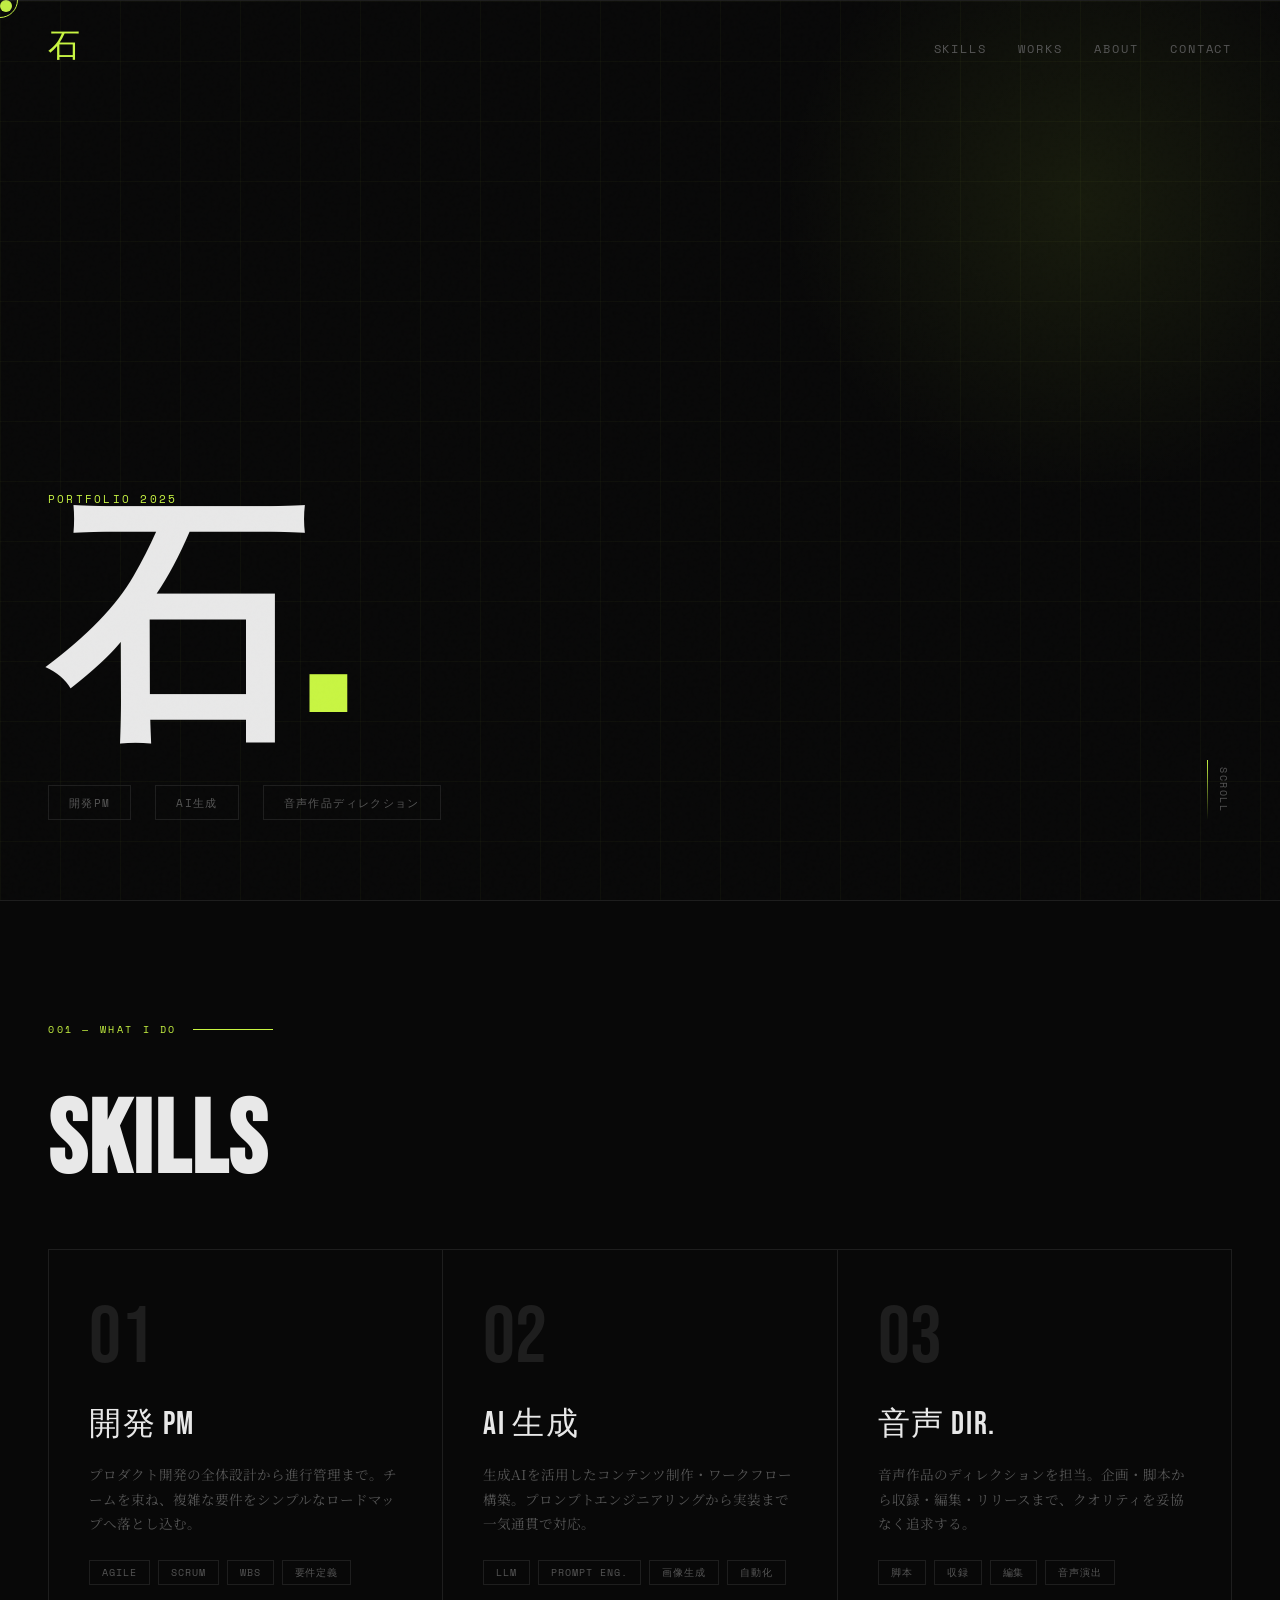
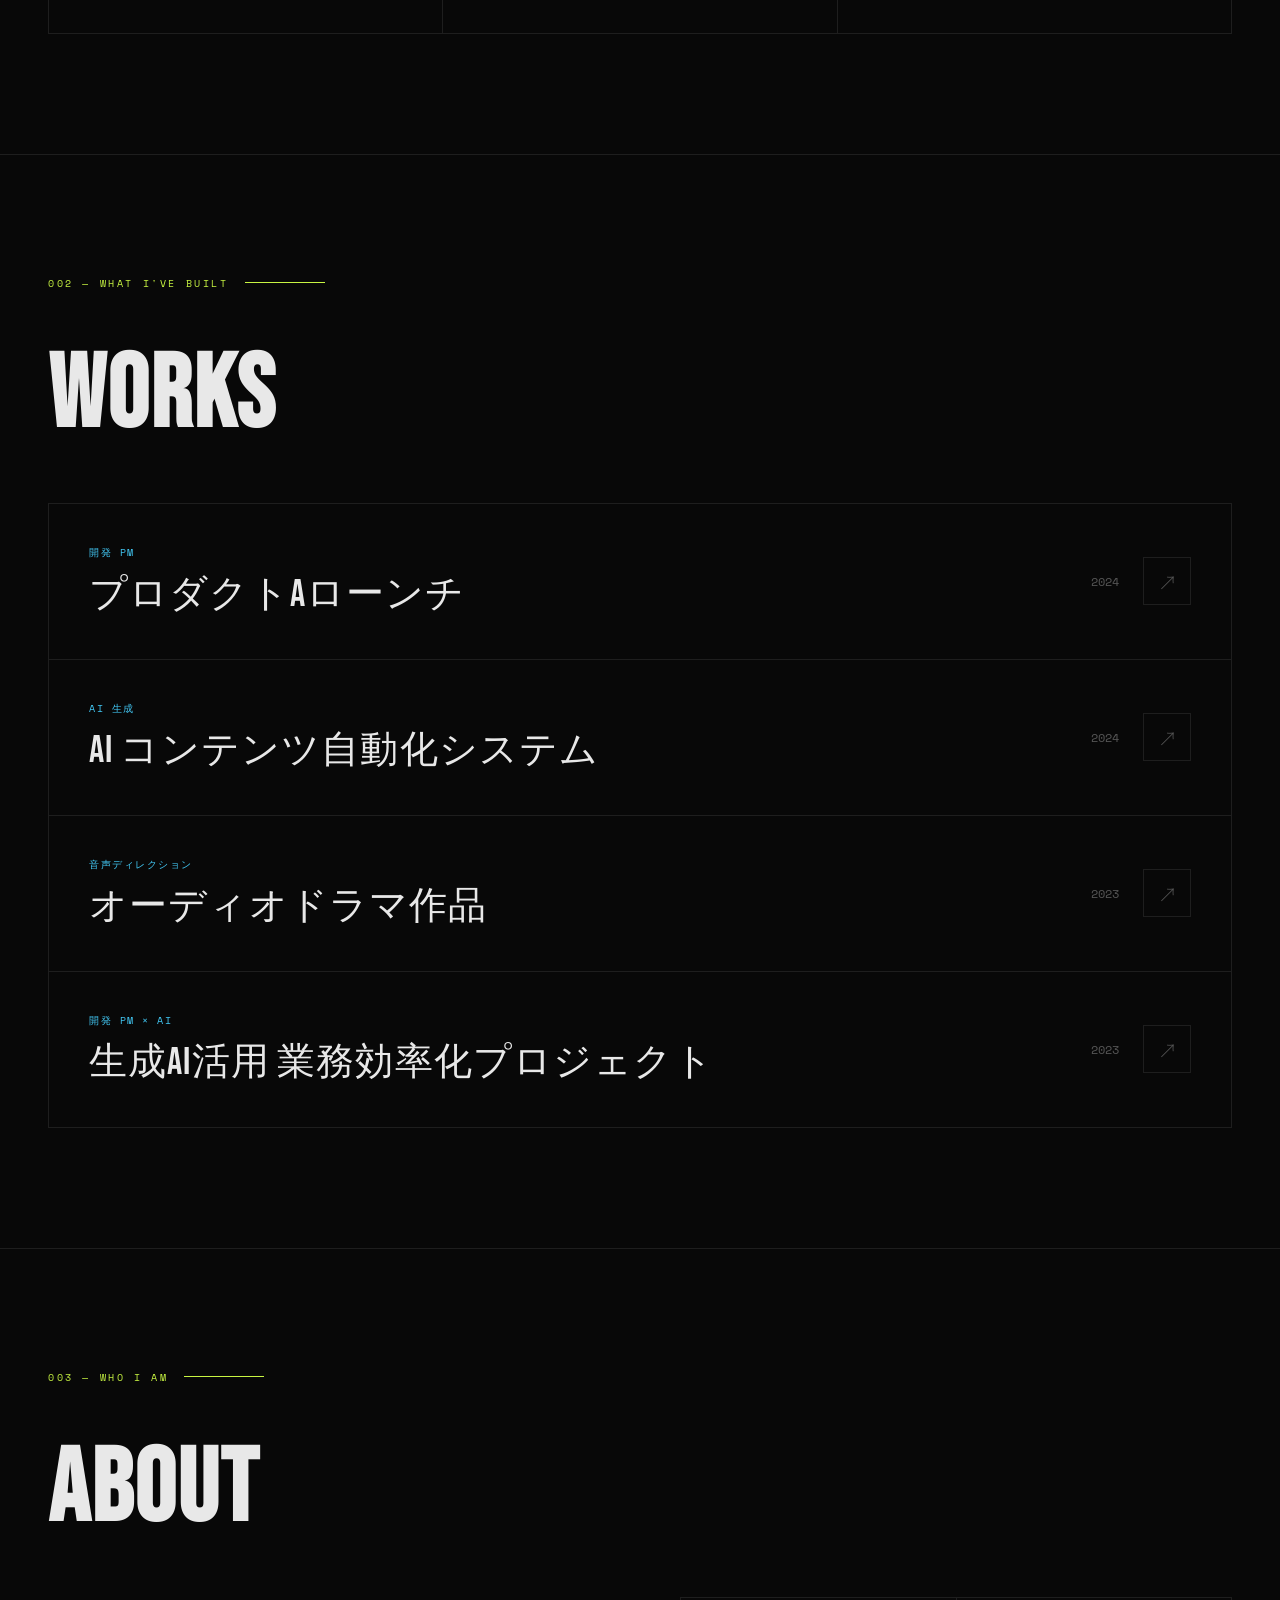
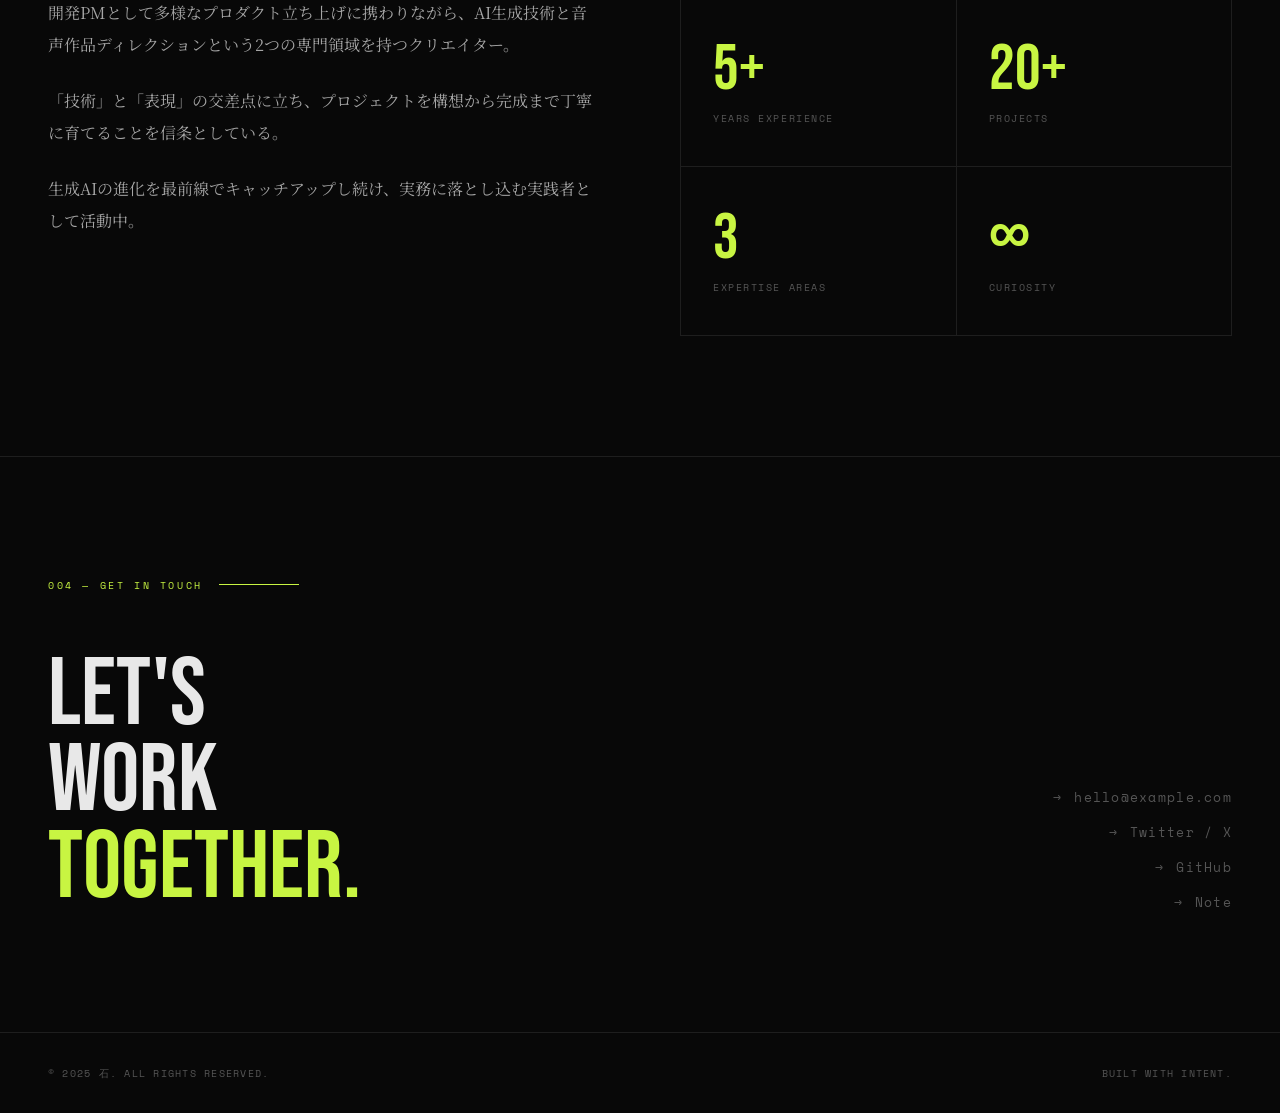
==== index.html @ ea0ae252 "Rename portfolio.html to index.html htmlのリネーム" ====
<!DOCTYPE html>
<html lang="ja">
<head>
<meta charset="UTF-8">
<meta name="viewport" content="width=device-width, initial-scale=1.0">
<title>石 — Portfolio</title>
<link href="https://fonts.googleapis.com/css2?family=Noto+Serif+JP:wght@300;400;700&family=Bebas+Neue&family=Space+Mono:wght@400;700&display=swap" rel="stylesheet">
<style>
  :root {
    --bg: #080808;
    --surface: #111111;
    --border: #1e1e1e;
    --accent: #c8f542;
    --accent2: #42c8f5;
    --text: #e8e8e8;
    --muted: #555;
    --font-display: 'Bebas Neue', sans-serif;
    --font-mono: 'Space Mono', monospace;
    --font-body: 'Noto Serif JP', serif;
  }

  *, *::before, *::after { box-sizing: border-box; margin: 0; padding: 0; }

  html { scroll-behavior: smooth; }

  body {
    background: var(--bg);
    color: var(--text);
    font-family: var(--font-body);
    overflow-x: hidden;
    cursor: none;
  }

  /* Custom cursor */
  .cursor {
    position: fixed;
    width: 12px; height: 12px;
    background: var(--accent);
    border-radius: 50%;
    pointer-events: none;
    z-index: 9999;
    transition: transform 0.15s ease;
    mix-blend-mode: exclusion;
  }
  .cursor-ring {
    position: fixed;
    width: 36px; height: 36px;
    border: 1px solid var(--accent);
    border-radius: 50%;
    pointer-events: none;
    z-index: 9998;
    transition: all 0.3s ease;
    mix-blend-mode: exclusion;
  }

  /* Noise overlay */
  body::before {
    content: '';
    position: fixed;
    inset: 0;
    background-image: url("data:image/svg+xml,%3Csvg viewBox='0 0 256 256' xmlns='http://www.w3.org/2000/svg'%3E%3Cfilter id='noise'%3E%3CfeTurbulence type='fractalNoise' baseFrequency='0.9' numOctaves='4' stitchTiles='stitch'/%3E%3C/filter%3E%3Crect width='100%25' height='100%25' filter='url(%23noise)' opacity='0.04'/%3E%3C/svg%3E");
    pointer-events: none;
    z-index: 9000;
    opacity: 0.4;
  }

  /* NAV */
  nav {
    position: fixed;
    top: 0; left: 0; right: 0;
    z-index: 100;
    display: flex;
    justify-content: space-between;
    align-items: center;
    padding: 24px 48px;
    border-bottom: 1px solid transparent;
    transition: border-color 0.3s, background 0.3s;
  }
  nav.scrolled {
    background: rgba(8,8,8,0.9);
    border-bottom-color: var(--border);
    backdrop-filter: blur(12px);
  }
  .nav-logo {
    font-family: var(--font-display);
    font-size: 2rem;
    letter-spacing: 0.05em;
    color: var(--accent);
  }
  .nav-links {
    display: flex;
    gap: 32px;
    list-style: none;
  }
  .nav-links a {
    font-family: var(--font-mono);
    font-size: 0.75rem;
    letter-spacing: 0.15em;
    text-transform: uppercase;
    color: var(--muted);
    text-decoration: none;
    transition: color 0.2s;
  }
  .nav-links a:hover { color: var(--accent); }

  /* HERO */
  .hero {
    min-height: 100vh;
    display: flex;
    align-items: flex-end;
    padding: 0 48px 80px;
    position: relative;
    overflow: hidden;
  }
  .hero-grid {
    position: absolute;
    inset: 0;
    background-image:
      linear-gradient(rgba(200,245,66,0.03) 1px, transparent 1px),
      linear-gradient(90deg, rgba(200,245,66,0.03) 1px, transparent 1px);
    background-size: 60px 60px;
  }
  .hero-glow {
    position: absolute;
    width: 600px; height: 600px;
    background: radial-gradient(circle, rgba(200,245,66,0.08) 0%, transparent 70%);
    top: -100px; right: -100px;
    animation: pulse 6s ease-in-out infinite;
  }
  @keyframes pulse {
    0%, 100% { transform: scale(1); opacity: 1; }
    50% { transform: scale(1.1); opacity: 0.7; }
  }
  .hero-tag {
    font-family: var(--font-mono);
    font-size: 0.7rem;
    letter-spacing: 0.2em;
    color: var(--accent);
    text-transform: uppercase;
    margin-bottom: 20px;
    opacity: 0;
    animation: fadeUp 0.8s 0.3s forwards;
  }
  .hero-name {
    font-family: var(--font-display);
    font-size: clamp(7rem, 20vw, 18rem);
    line-height: 0.85;
    letter-spacing: -0.02em;
    color: var(--text);
    opacity: 0;
    animation: fadeUp 0.8s 0.5s forwards;
  }
  .hero-name span { color: var(--accent); }
  .hero-sub {
    margin-top: 40px;
    display: flex;
    gap: 24px;
    flex-wrap: wrap;
    opacity: 0;
    animation: fadeUp 0.8s 0.8s forwards;
  }
  .hero-pill {
    border: 1px solid var(--border);
    padding: 8px 20px;
    font-family: var(--font-mono);
    font-size: 0.7rem;
    letter-spacing: 0.12em;
    text-transform: uppercase;
    color: var(--muted);
    transition: all 0.3s;
  }
  .hero-pill:hover {
    border-color: var(--accent);
    color: var(--accent);
  }
  .hero-scroll {
    position: absolute;
    right: 48px;
    bottom: 80px;
    display: flex;
    flex-direction: column;
    align-items: center;
    gap: 8px;
    font-family: var(--font-mono);
    font-size: 0.65rem;
    letter-spacing: 0.15em;
    color: var(--muted);
    text-transform: uppercase;
    writing-mode: vertical-rl;
    opacity: 0;
    animation: fadeUp 1s 1.2s forwards;
  }
  .hero-scroll::after {
    content: '';
    width: 1px;
    height: 60px;
    background: linear-gradient(var(--accent), transparent);
    animation: lineGrow 2s 1.5s ease-out infinite;
  }
  @keyframes lineGrow {
    0% { transform: scaleY(0); transform-origin: top; }
    50% { transform: scaleY(1); transform-origin: top; }
    51% { transform: scaleY(1); transform-origin: bottom; }
    100% { transform: scaleY(0); transform-origin: bottom; }
  }
  @keyframes fadeUp {
    from { opacity: 0; transform: translateY(30px); }
    to { opacity: 1; transform: translateY(0); }
  }

  /* SECTIONS */
  section {
    padding: 120px 48px;
    border-top: 1px solid var(--border);
  }
  .section-label {
    font-family: var(--font-mono);
    font-size: 0.65rem;
    letter-spacing: 0.25em;
    color: var(--accent);
    text-transform: uppercase;
    margin-bottom: 60px;
    display: flex;
    align-items: center;
    gap: 16px;
  }
  .section-label::after {
    content: '';
    flex: 1;
    max-width: 80px;
    height: 1px;
    background: var(--accent);
  }
  .section-title {
    font-family: var(--font-display);
    font-size: clamp(3rem, 8vw, 7rem);
    line-height: 0.9;
    letter-spacing: 0.02em;
    margin-bottom: 60px;
  }

  /* SKILLS */
  .skills-grid {
    display: grid;
    grid-template-columns: repeat(auto-fit, minmax(280px, 1fr));
    gap: 1px;
    background: var(--border);
    border: 1px solid var(--border);
  }
  .skill-card {
    background: var(--bg);
    padding: 48px 40px;
    position: relative;
    overflow: hidden;
    transition: background 0.3s;
  }
  .skill-card::before {
    content: '';
    position: absolute;
    inset: 0;
    background: linear-gradient(135deg, rgba(200,245,66,0.04) 0%, transparent 60%);
    opacity: 0;
    transition: opacity 0.3s;
  }
  .skill-card:hover { background: var(--surface); }
  .skill-card:hover::before { opacity: 1; }
  .skill-num {
    font-family: var(--font-display);
    font-size: 5rem;
    color: var(--border);
    line-height: 1;
    margin-bottom: 24px;
    transition: color 0.3s;
  }
  .skill-card:hover .skill-num { color: rgba(200,245,66,0.15); }
  .skill-name {
    font-family: var(--font-display);
    font-size: 2rem;
    letter-spacing: 0.05em;
    margin-bottom: 16px;
    color: var(--text);
  }
  .skill-desc {
    font-size: 0.85rem;
    line-height: 1.8;
    color: var(--muted);
  }
  .skill-tags {
    display: flex;
    flex-wrap: wrap;
    gap: 8px;
    margin-top: 24px;
  }
  .skill-tag {
    font-family: var(--font-mono);
    font-size: 0.6rem;
    letter-spacing: 0.1em;
    padding: 4px 12px;
    border: 1px solid var(--border);
    color: var(--muted);
    text-transform: uppercase;
  }

  /* WORKS */
  .works-list { display: flex; flex-direction: column; gap: 1px; background: var(--border); border: 1px solid var(--border); }
  .work-item {
    background: var(--bg);
    padding: 40px;
    display: flex;
    justify-content: space-between;
    align-items: center;
    gap: 24px;
    transition: background 0.3s;
    cursor: pointer;
  }
  .work-item:hover { background: var(--surface); }
  .work-left { flex: 1; }
  .work-category {
    font-family: var(--font-mono);
    font-size: 0.65rem;
    letter-spacing: 0.15em;
    color: var(--accent2);
    text-transform: uppercase;
    margin-bottom: 8px;
  }
  .work-title {
    font-family: var(--font-display);
    font-size: clamp(1.5rem, 3vw, 2.5rem);
    letter-spacing: 0.03em;
    color: var(--text);
  }
  .work-year {
    font-family: var(--font-mono);
    font-size: 0.75rem;
    color: var(--muted);
  }
  .work-arrow {
    width: 48px; height: 48px;
    border: 1px solid var(--border);
    display: flex; align-items: center; justify-content: center;
    color: var(--muted);
    font-size: 1.2rem;
    transition: all 0.3s;
  }
  .work-item:hover .work-arrow {
    border-color: var(--accent);
    color: var(--accent);
    transform: rotate(45deg);
  }

  /* ABOUT */
  .about-layout {
    display: grid;
    grid-template-columns: 1fr 1fr;
    gap: 80px;
    align-items: start;
  }
  .about-text {
    font-size: 1rem;
    line-height: 2;
    color: rgba(232,232,232,0.7);
  }
  .about-text p + p { margin-top: 24px; }
  .about-stats {
    display: grid;
    grid-template-columns: 1fr 1fr;
    gap: 1px;
    background: var(--border);
    border: 1px solid var(--border);
    align-self: start;
  }
  .stat-block {
    background: var(--bg);
    padding: 40px 32px;
  }
  .stat-num {
    font-family: var(--font-display);
    font-size: 4rem;
    color: var(--accent);
    line-height: 1;
    margin-bottom: 8px;
  }
  .stat-label {
    font-family: var(--font-mono);
    font-size: 0.65rem;
    letter-spacing: 0.15em;
    color: var(--muted);
    text-transform: uppercase;
  }

  /* CONTACT */
  .contact-inner {
    display: flex;
    justify-content: space-between;
    align-items: flex-end;
    gap: 40px;
    flex-wrap: wrap;
  }
  .contact-cta {
    font-family: var(--font-display);
    font-size: clamp(3rem, 8vw, 6rem);
    line-height: 0.9;
    color: var(--text);
  }
  .contact-cta span { color: var(--accent); }
  .contact-links { display: flex; flex-direction: column; gap: 16px; align-items: flex-end; }
  .contact-link {
    font-family: var(--font-mono);
    font-size: 0.8rem;
    letter-spacing: 0.1em;
    color: var(--muted);
    text-decoration: none;
    display: flex;
    align-items: center;
    gap: 12px;
    transition: color 0.2s;
  }
  .contact-link:hover { color: var(--accent); }
  .contact-link::before { content: '→'; }

  /* FOOTER */
  footer {
    border-top: 1px solid var(--border);
    padding: 32px 48px;
    display: flex;
    justify-content: space-between;
    align-items: center;
  }
  footer span {
    font-family: var(--font-mono);
    font-size: 0.65rem;
    letter-spacing: 0.12em;
    color: var(--muted);
    text-transform: uppercase;
  }

  /* Reveal animation */
  .reveal {
    opacity: 0;
    transform: translateY(40px);
    transition: opacity 0.8s ease, transform 0.8s ease;
  }
  .reveal.visible {
    opacity: 1;
    transform: none;
  }

  @media (max-width: 768px) {
    nav { padding: 20px 24px; }
    .nav-links { display: none; }
    .hero { padding: 0 24px 60px; }
    section { padding: 80px 24px; }
    .about-layout { grid-template-columns: 1fr; gap: 48px; }
    footer { padding: 24px; flex-direction: column; gap: 12px; text-align: center; }
  }
</style>
</head>
<body>

<div class="cursor" id="cursor"></div>
<div class="cursor-ring" id="cursorRing"></div>

<nav id="nav">
  <div class="nav-logo">石</div>
  <ul class="nav-links">
    <li><a href="#skills">Skills</a></li>
    <li><a href="#works">Works</a></li>
    <li><a href="#about">About</a></li>
    <li><a href="#contact">Contact</a></li>
  </ul>
</nav>

<!-- HERO -->
<section class="hero" id="top">
  <div class="hero-grid"></div>
  <div class="hero-glow"></div>
  <div>
    <div class="hero-tag">Portfolio 2025</div>
    <h1 class="hero-name">石<span>.</span></h1>
    <div class="hero-sub">
      <div class="hero-pill">開発PM</div>
      <div class="hero-pill">AI生成</div>
      <div class="hero-pill">音声作品ディレクション</div>
    </div>
  </div>
  <div class="hero-scroll">Scroll</div>
</section>

<!-- SKILLS -->
<section id="skills">
  <div class="section-label">001 — What I Do</div>
  <h2 class="section-title reveal">SKILLS</h2>
  <div class="skills-grid reveal">
    <div class="skill-card">
      <div class="skill-num">01</div>
      <div class="skill-name">開発 PM</div>
      <div class="skill-desc">プロダクト開発の全体設計から進行管理まで。チームを束ね、複雑な要件をシンプルなロードマップへ落とし込む。</div>
      <div class="skill-tags">
        <span class="skill-tag">Agile</span>
        <span class="skill-tag">Scrum</span>
        <span class="skill-tag">WBS</span>
        <span class="skill-tag">要件定義</span>
      </div>
    </div>
    <div class="skill-card">
      <div class="skill-num">02</div>
      <div class="skill-name">AI 生成</div>
      <div class="skill-desc">生成AIを活用したコンテンツ制作・ワークフロー構築。プロンプトエンジニアリングから実装まで一気通貫で対応。</div>
      <div class="skill-tags">
        <span class="skill-tag">LLM</span>
        <span class="skill-tag">Prompt Eng.</span>
        <span class="skill-tag">画像生成</span>
        <span class="skill-tag">自動化</span>
      </div>
    </div>
    <div class="skill-card">
      <div class="skill-num">03</div>
      <div class="skill-name">音声 Dir.</div>
      <div class="skill-desc">音声作品のディレクションを担当。企画・脚本から収録・編集・リリースまで、クオリティを妥協なく追求する。</div>
      <div class="skill-tags">
        <span class="skill-tag">脚本</span>
        <span class="skill-tag">収録</span>
        <span class="skill-tag">編集</span>
        <span class="skill-tag">音声演出</span>
      </div>
    </div>
  </div>
</section>

<!-- WORKS -->
<section id="works">
  <div class="section-label">002 — What I've Built</div>
  <h2 class="section-title reveal">WORKS</h2>
  <div class="works-list reveal">
    <div class="work-item">
      <div class="work-left">
        <div class="work-category">開発 PM</div>
        <div class="work-title">プロダクトAローンチ</div>
      </div>
      <div class="work-year">2024</div>
      <div class="work-arrow">↗</div>
    </div>
    <div class="work-item">
      <div class="work-left">
        <div class="work-category">AI 生成</div>
        <div class="work-title">AI コンテンツ自動化システム</div>
      </div>
      <div class="work-year">2024</div>
      <div class="work-arrow">↗</div>
    </div>
    <div class="work-item">
      <div class="work-left">
        <div class="work-category">音声ディレクション</div>
        <div class="work-title">オーディオドラマ作品</div>
      </div>
      <div class="work-year">2023</div>
      <div class="work-arrow">↗</div>
    </div>
    <div class="work-item">
      <div class="work-left">
        <div class="work-category">開発 PM × AI</div>
        <div class="work-title">生成AI活用 業務効率化プロジェクト</div>
      </div>
      <div class="work-year">2023</div>
      <div class="work-arrow">↗</div>
    </div>
  </div>
</section>

<!-- ABOUT -->
<section id="about">
  <div class="section-label">003 — Who I Am</div>
  <h2 class="section-title reveal">ABOUT</h2>
  <div class="about-layout reveal">
    <div class="about-text">
      <p>開発PMとして多様なプロダクト立ち上げに携わりながら、AI生成技術と音声作品ディレクションという2つの専門領域を持つクリエイター。</p>
      <p>「技術」と「表現」の交差点に立ち、プロジェクトを構想から完成まで丁寧に育てることを信条としている。</p>
      <p>生成AIの進化を最前線でキャッチアップし続け、実務に落とし込む実践者として活動中。</p>
    </div>
    <div class="about-stats">
      <div class="stat-block">
        <div class="stat-num">5+</div>
        <div class="stat-label">Years Experience</div>
      </div>
      <div class="stat-block">
        <div class="stat-num">20+</div>
        <div class="stat-label">Projects</div>
      </div>
      <div class="stat-block">
        <div class="stat-num">3</div>
        <div class="stat-label">Expertise Areas</div>
      </div>
      <div class="stat-block">
        <div class="stat-num">∞</div>
        <div class="stat-label">Curiosity</div>
      </div>
    </div>
  </div>
</section>

<!-- CONTACT -->
<section id="contact">
  <div class="section-label">004 — Get In Touch</div>
  <div class="contact-inner reveal">
    <div class="contact-cta">LET'S<br>WORK<br><span>TOGETHER.</span></div>
    <div class="contact-links">
      <a href="mailto:hello@example.com" class="contact-link">hello@example.com</a>
      <a href="#" class="contact-link">Twitter / X</a>
      <a href="#" class="contact-link">GitHub</a>
      <a href="#" class="contact-link">Note</a>
    </div>
  </div>
</section>

<footer>
  <span>© 2025 石. All rights reserved.</span>
  <span>Built with intent.</span>
</footer>

<script>
  // Custom cursor
  const cursor = document.getElementById('cursor');
  const ring = document.getElementById('cursorRing');
  let mx = 0, my = 0, rx = 0, ry = 0;
  document.addEventListener('mousemove', e => {
    mx = e.clientX; my = e.clientY;
    cursor.style.left = mx - 6 + 'px';
    cursor.style.top = my - 6 + 'px';
  });
  (function animRing() {
    rx += (mx - rx) * 0.12;
    ry += (my - ry) * 0.12;
    ring.style.left = rx - 18 + 'px';
    ring.style.top = ry - 18 + 'px';
    requestAnimationFrame(animRing);
  })();

  // Nav scroll
  const nav = document.getElementById('nav');
  window.addEventListener('scroll', () => {
    nav.classList.toggle('scrolled', window.scrollY > 50);
  });

  // Reveal on scroll
  const reveals = document.querySelectorAll('.reveal');
  const observer = new IntersectionObserver(entries => {
    entries.forEach((e, i) => {
      if (e.isIntersecting) {
        setTimeout(() => e.target.classList.add('visible'), i * 100);
        observer.unobserve(e.target);
      }
    });
  }, { threshold: 0.1 });
  reveals.forEach(el => observer.observe(el));
</script>
</body>
</html>
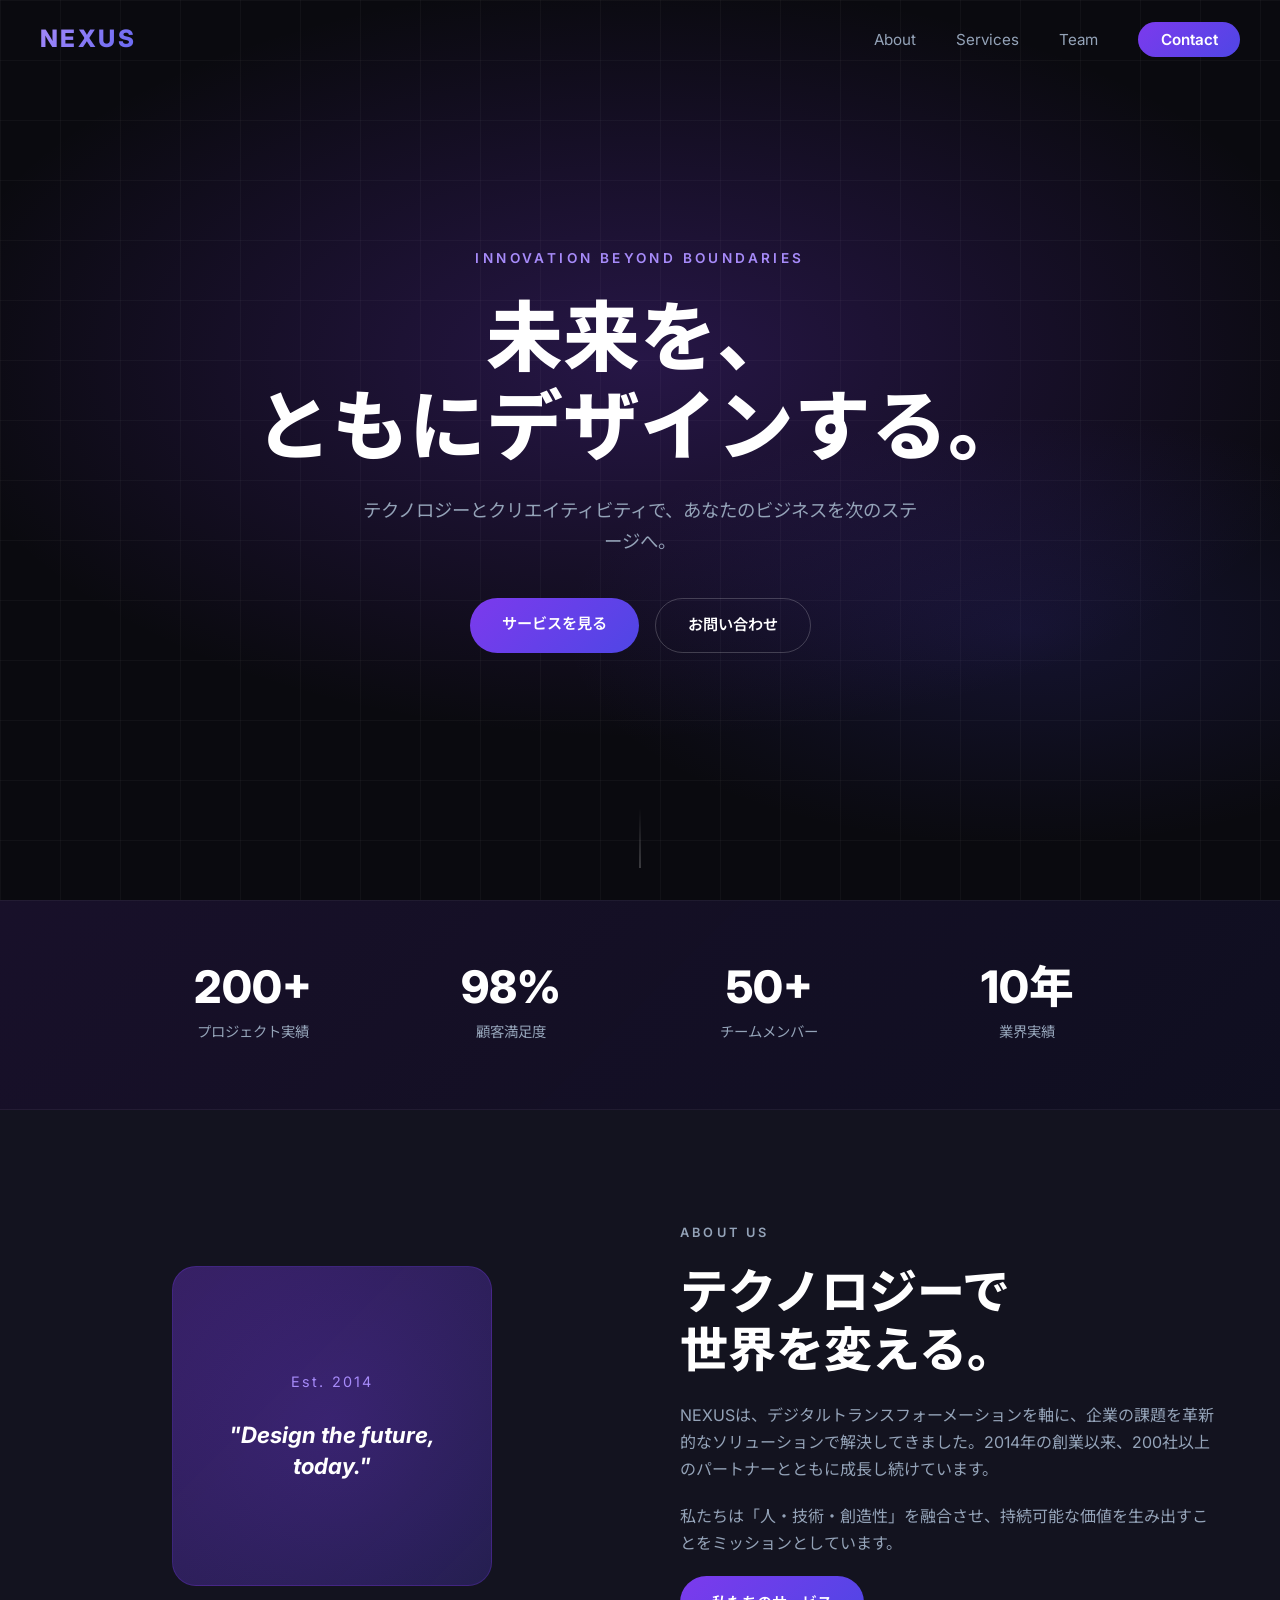
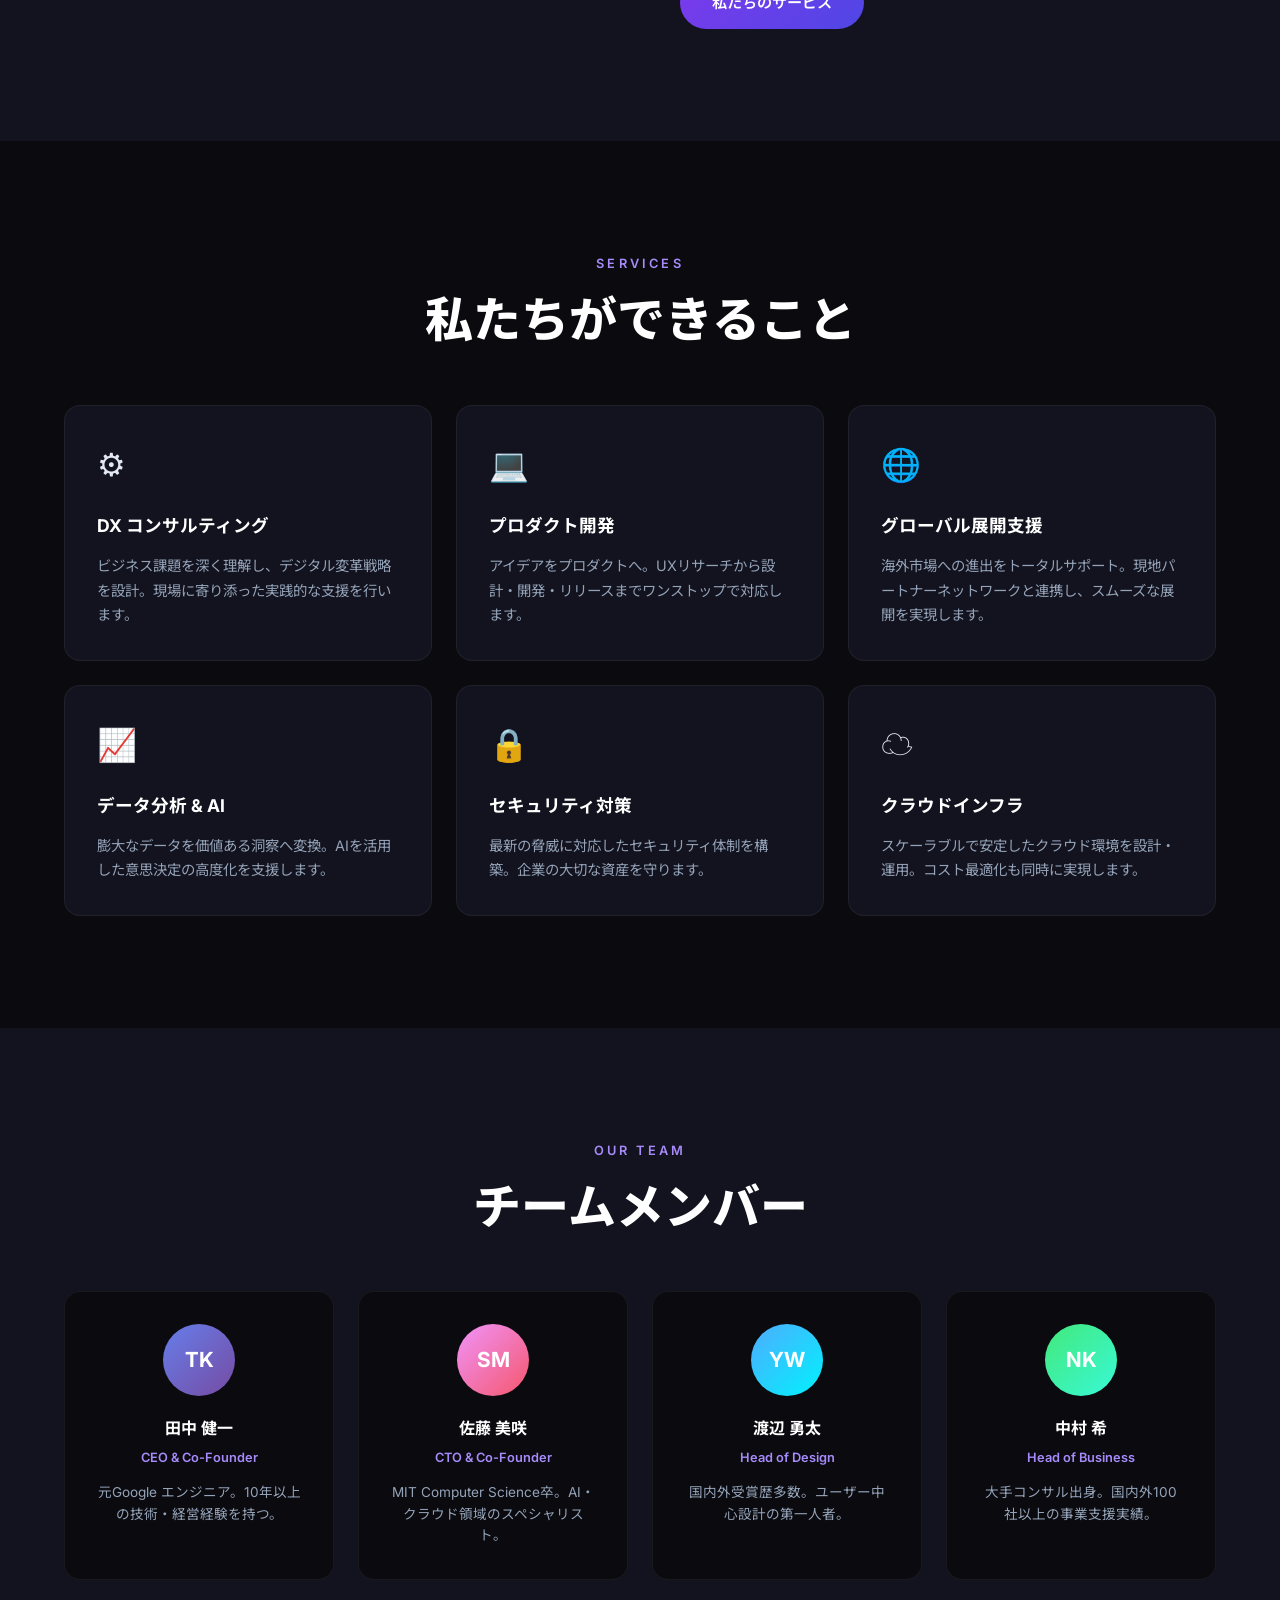
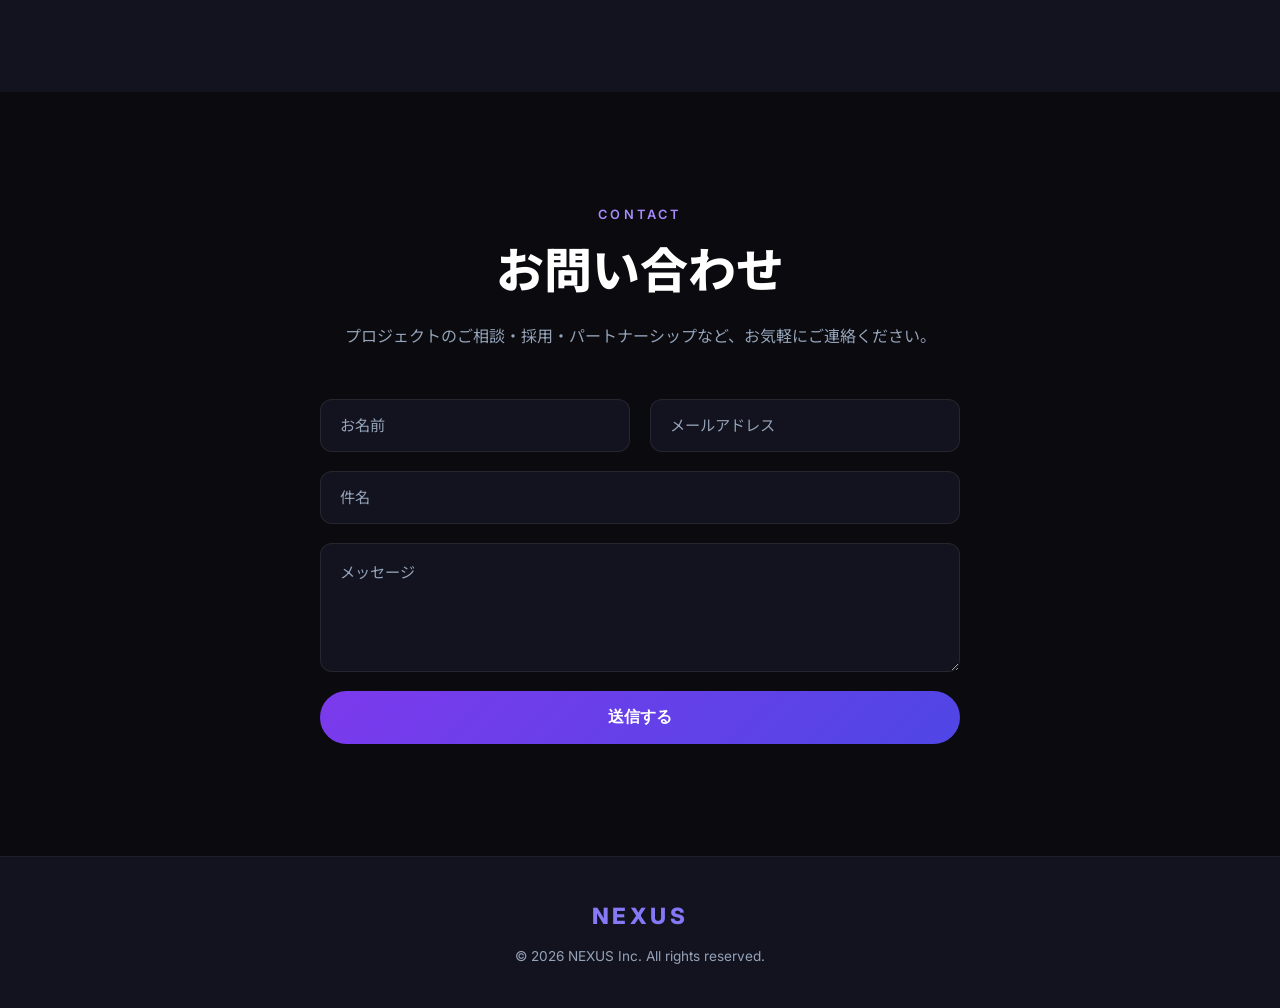
==== commit 5183b6a5: "Add corporate site: NEXUS Inc. Hero, About, Services, Team, Contact sections with animations and res" ====
--- a/index.html
+++ b/index.html
@@ -1,657 +1,178 @@
 <!DOCTYPE html>
 <html lang="ja">
 <head>
-<meta charset="UTF-8">
-<meta name="viewport" content="width=device-width, initial-scale=1.0">
-<title>石 — Portfolio</title>
-<link href="https://fonts.googleapis.com/css2?family=Noto+Serif+JP:wght@300;400;700&family=Bebas+Neue&family=Space+Mono:wght@400;700&display=swap" rel="stylesheet">
-<style>
-  :root {
-    --bg: #080808;
-    --surface: #111111;
-    --border: #1e1e1e;
-    --accent: #c8f542;
-    --accent2: #42c8f5;
-    --text: #e8e8e8;
-    --muted: #555;
-    --font-display: 'Bebas Neue', sans-serif;
-    --font-mono: 'Space Mono', monospace;
-    --font-body: 'Noto Serif JP', serif;
-  }
-
-  *, *::before, *::after { box-sizing: border-box; margin: 0; padding: 0; }
-
-  html { scroll-behavior: smooth; }
-
-  body {
-    background: var(--bg);
-    color: var(--text);
-    font-family: var(--font-body);
-    overflow-x: hidden;
-    cursor: none;
-  }
-
-  /* Custom cursor */
-  .cursor {
-    position: fixed;
-    width: 12px; height: 12px;
-    background: var(--accent);
-    border-radius: 50%;
-    pointer-events: none;
-    z-index: 9999;
-    transition: transform 0.15s ease;
-    mix-blend-mode: exclusion;
-  }
-  .cursor-ring {
-    position: fixed;
-    width: 36px; height: 36px;
-    border: 1px solid var(--accent);
-    border-radius: 50%;
-    pointer-events: none;
-    z-index: 9998;
-    transition: all 0.3s ease;
-    mix-blend-mode: exclusion;
-  }
-
-  /* Noise overlay */
-  body::before {
-    content: '';
-    position: fixed;
-    inset: 0;
-    background-image: url("data:image/svg+xml,%3Csvg viewBox='0 0 256 256' xmlns='http://www.w3.org/2000/svg'%3E%3Cfilter id='noise'%3E%3CfeTurbulence type='fractalNoise' baseFrequency='0.9' numOctaves='4' stitchTiles='stitch'/%3E%3C/filter%3E%3Crect width='100%25' height='100%25' filter='url(%23noise)' opacity='0.04'/%3E%3C/svg%3E");
-    pointer-events: none;
-    z-index: 9000;
-    opacity: 0.4;
-  }
-
-  /* NAV */
-  nav {
-    position: fixed;
-    top: 0; left: 0; right: 0;
-    z-index: 100;
-    display: flex;
-    justify-content: space-between;
-    align-items: center;
-    padding: 24px 48px;
-    border-bottom: 1px solid transparent;
-    transition: border-color 0.3s, background 0.3s;
-  }
-  nav.scrolled {
-    background: rgba(8,8,8,0.9);
-    border-bottom-color: var(--border);
-    backdrop-filter: blur(12px);
-  }
-  .nav-logo {
-    font-family: var(--font-display);
-    font-size: 2rem;
-    letter-spacing: 0.05em;
-    color: var(--accent);
-  }
-  .nav-links {
-    display: flex;
-    gap: 32px;
-    list-style: none;
-  }
-  .nav-links a {
-    font-family: var(--font-mono);
-    font-size: 0.75rem;
-    letter-spacing: 0.15em;
-    text-transform: uppercase;
-    color: var(--muted);
-    text-decoration: none;
-    transition: color 0.2s;
-  }
-  .nav-links a:hover { color: var(--accent); }
-
-  /* HERO */
-  .hero {
-    min-height: 100vh;
-    display: flex;
-    align-items: flex-end;
-    padding: 0 48px 80px;
-    position: relative;
-    overflow: hidden;
-  }
-  .hero-grid {
-    position: absolute;
-    inset: 0;
-    background-image:
-      linear-gradient(rgba(200,245,66,0.03) 1px, transparent 1px),
-      linear-gradient(90deg, rgba(200,245,66,0.03) 1px, transparent 1px);
-    background-size: 60px 60px;
-  }
-  .hero-glow {
-    position: absolute;
-    width: 600px; height: 600px;
-    background: radial-gradient(circle, rgba(200,245,66,0.08) 0%, transparent 70%);
-    top: -100px; right: -100px;
-    animation: pulse 6s ease-in-out infinite;
-  }
-  @keyframes pulse {
-    0%, 100% { transform: scale(1); opacity: 1; }
-    50% { transform: scale(1.1); opacity: 0.7; }
-  }
-  .hero-tag {
-    font-family: var(--font-mono);
-    font-size: 0.7rem;
-    letter-spacing: 0.2em;
-    color: var(--accent);
-    text-transform: uppercase;
-    margin-bottom: 20px;
-    opacity: 0;
-    animation: fadeUp 0.8s 0.3s forwards;
-  }
-  .hero-name {
-    font-family: var(--font-display);
-    font-size: clamp(7rem, 20vw, 18rem);
-    line-height: 0.85;
-    letter-spacing: -0.02em;
-    color: var(--text);
-    opacity: 0;
-    animation: fadeUp 0.8s 0.5s forwards;
-  }
-  .hero-name span { color: var(--accent); }
-  .hero-sub {
-    margin-top: 40px;
-    display: flex;
-    gap: 24px;
-    flex-wrap: wrap;
-    opacity: 0;
-    animation: fadeUp 0.8s 0.8s forwards;
-  }
-  .hero-pill {
-    border: 1px solid var(--border);
-    padding: 8px 20px;
-    font-family: var(--font-mono);
-    font-size: 0.7rem;
-    letter-spacing: 0.12em;
-    text-transform: uppercase;
-    color: var(--muted);
-    transition: all 0.3s;
-  }
-  .hero-pill:hover {
-    border-color: var(--accent);
-    color: var(--accent);
-  }
-  .hero-scroll {
-    position: absolute;
-    right: 48px;
-    bottom: 80px;
-    display: flex;
-    flex-direction: column;
-    align-items: center;
-    gap: 8px;
-    font-family: var(--font-mono);
-    font-size: 0.65rem;
-    letter-spacing: 0.15em;
-    color: var(--muted);
-    text-transform: uppercase;
-    writing-mode: vertical-rl;
-    opacity: 0;
-    animation: fadeUp 1s 1.2s forwards;
-  }
-  .hero-scroll::after {
-    content: '';
-    width: 1px;
-    height: 60px;
-    background: linear-gradient(var(--accent), transparent);
-    animation: lineGrow 2s 1.5s ease-out infinite;
-  }
-  @keyframes lineGrow {
-    0% { transform: scaleY(0); transform-origin: top; }
-    50% { transform: scaleY(1); transform-origin: top; }
-    51% { transform: scaleY(1); transform-origin: bottom; }
-    100% { transform: scaleY(0); transform-origin: bottom; }
-  }
-  @keyframes fadeUp {
-    from { opacity: 0; transform: translateY(30px); }
-    to { opacity: 1; transform: translateY(0); }
-  }
-
-  /* SECTIONS */
-  section {
-    padding: 120px 48px;
-    border-top: 1px solid var(--border);
-  }
-  .section-label {
-    font-family: var(--font-mono);
-    font-size: 0.65rem;
-    letter-spacing: 0.25em;
-    color: var(--accent);
-    text-transform: uppercase;
-    margin-bottom: 60px;
-    display: flex;
-    align-items: center;
-    gap: 16px;
-  }
-  .section-label::after {
-    content: '';
-    flex: 1;
-    max-width: 80px;
-    height: 1px;
-    background: var(--accent);
-  }
-  .section-title {
-    font-family: var(--font-display);
-    font-size: clamp(3rem, 8vw, 7rem);
-    line-height: 0.9;
-    letter-spacing: 0.02em;
-    margin-bottom: 60px;
-  }
-
-  /* SKILLS */
-  .skills-grid {
-    display: grid;
-    grid-template-columns: repeat(auto-fit, minmax(280px, 1fr));
-    gap: 1px;
-    background: var(--border);
-    border: 1px solid var(--border);
-  }
-  .skill-card {
-    background: var(--bg);
-    padding: 48px 40px;
-    position: relative;
-    overflow: hidden;
-    transition: background 0.3s;
-  }
-  .skill-card::before {
-    content: '';
-    position: absolute;
-    inset: 0;
-    background: linear-gradient(135deg, rgba(200,245,66,0.04) 0%, transparent 60%);
-    opacity: 0;
-    transition: opacity 0.3s;
-  }
-  .skill-card:hover { background: var(--surface); }
-  .skill-card:hover::before { opacity: 1; }
-  .skill-num {
-    font-family: var(--font-display);
-    font-size: 5rem;
-    color: var(--border);
-    line-height: 1;
-    margin-bottom: 24px;
-    transition: color 0.3s;
-  }
-  .skill-card:hover .skill-num { color: rgba(200,245,66,0.15); }
-  .skill-name {
-    font-family: var(--font-display);
-    font-size: 2rem;
-    letter-spacing: 0.05em;
-    margin-bottom: 16px;
-    color: var(--text);
-  }
-  .skill-desc {
-    font-size: 0.85rem;
-    line-height: 1.8;
-    color: var(--muted);
-  }
-  .skill-tags {
-    display: flex;
-    flex-wrap: wrap;
-    gap: 8px;
-    margin-top: 24px;
-  }
-  .skill-tag {
-    font-family: var(--font-mono);
-    font-size: 0.6rem;
-    letter-spacing: 0.1em;
-    padding: 4px 12px;
-    border: 1px solid var(--border);
-    color: var(--muted);
-    text-transform: uppercase;
-  }
-
-  /* WORKS */
-  .works-list { display: flex; flex-direction: column; gap: 1px; background: var(--border); border: 1px solid var(--border); }
-  .work-item {
-    background: var(--bg);
-    padding: 40px;
-    display: flex;
-    justify-content: space-between;
-    align-items: center;
-    gap: 24px;
-    transition: background 0.3s;
-    cursor: pointer;
-  }
-  .work-item:hover { background: var(--surface); }
-  .work-left { flex: 1; }
-  .work-category {
-    font-family: var(--font-mono);
-    font-size: 0.65rem;
-    letter-spacing: 0.15em;
-    color: var(--accent2);
-    text-transform: uppercase;
-    margin-bottom: 8px;
-  }
-  .work-title {
-    font-family: var(--font-display);
-    font-size: clamp(1.5rem, 3vw, 2.5rem);
-    letter-spacing: 0.03em;
-    color: var(--text);
-  }
-  .work-year {
-    font-family: var(--font-mono);
-    font-size: 0.75rem;
-    color: var(--muted);
-  }
-  .work-arrow {
-    width: 48px; height: 48px;
-    border: 1px solid var(--border);
-    display: flex; align-items: center; justify-content: center;
-    color: var(--muted);
-    font-size: 1.2rem;
-    transition: all 0.3s;
-  }
-  .work-item:hover .work-arrow {
-    border-color: var(--accent);
-    color: var(--accent);
-    transform: rotate(45deg);
-  }
-
-  /* ABOUT */
-  .about-layout {
-    display: grid;
-    grid-template-columns: 1fr 1fr;
-    gap: 80px;
-    align-items: start;
-  }
-  .about-text {
-    font-size: 1rem;
-    line-height: 2;
-    color: rgba(232,232,232,0.7);
-  }
-  .about-text p + p { margin-top: 24px; }
-  .about-stats {
-    display: grid;
-    grid-template-columns: 1fr 1fr;
-    gap: 1px;
-    background: var(--border);
-    border: 1px solid var(--border);
-    align-self: start;
-  }
-  .stat-block {
-    background: var(--bg);
-    padding: 40px 32px;
-  }
-  .stat-num {
-    font-family: var(--font-display);
-    font-size: 4rem;
-    color: var(--accent);
-    line-height: 1;
-    margin-bottom: 8px;
-  }
-  .stat-label {
-    font-family: var(--font-mono);
-    font-size: 0.65rem;
-    letter-spacing: 0.15em;
-    color: var(--muted);
-    text-transform: uppercase;
-  }
-
-  /* CONTACT */
-  .contact-inner {
-    display: flex;
-    justify-content: space-between;
-    align-items: flex-end;
-    gap: 40px;
-    flex-wrap: wrap;
-  }
-  .contact-cta {
-    font-family: var(--font-display);
-    font-size: clamp(3rem, 8vw, 6rem);
-    line-height: 0.9;
-    color: var(--text);
-  }
-  .contact-cta span { color: var(--accent); }
-  .contact-links { display: flex; flex-direction: column; gap: 16px; align-items: flex-end; }
-  .contact-link {
-    font-family: var(--font-mono);
-    font-size: 0.8rem;
-    letter-spacing: 0.1em;
-    color: var(--muted);
-    text-decoration: none;
-    display: flex;
-    align-items: center;
-    gap: 12px;
-    transition: color 0.2s;
-  }
-  .contact-link:hover { color: var(--accent); }
-  .contact-link::before { content: '→'; }
-
-  /* FOOTER */
-  footer {
-    border-top: 1px solid var(--border);
-    padding: 32px 48px;
-    display: flex;
-    justify-content: space-between;
-    align-items: center;
-  }
-  footer span {
-    font-family: var(--font-mono);
-    font-size: 0.65rem;
-    letter-spacing: 0.12em;
-    color: var(--muted);
-    text-transform: uppercase;
-  }
-
-  /* Reveal animation */
-  .reveal {
-    opacity: 0;
-    transform: translateY(40px);
-    transition: opacity 0.8s ease, transform 0.8s ease;
-  }
-  .reveal.visible {
-    opacity: 1;
-    transform: none;
-  }
-
-  @media (max-width: 768px) {
-    nav { padding: 20px 24px; }
-    .nav-links { display: none; }
-    .hero { padding: 0 24px 60px; }
-    section { padding: 80px 24px; }
-    .about-layout { grid-template-columns: 1fr; gap: 48px; }
-    footer { padding: 24px; flex-direction: column; gap: 12px; text-align: center; }
-  }
-</style>
+  <meta charset="UTF-8" />
+  <meta name="viewport" content="width=device-width, initial-scale=1.0" />
+  <title>NEXUS Inc. | 未来をデザインする</title>
+  <link rel="stylesheet" href="style.css" />
+  <link href="https://fonts.googleapis.com/css2?family=Noto+Sans+JP:wght@300;400;700&family=Inter:wght@300;400;600;800&display=swap" rel="stylesheet" />
 </head>
 <body>
 
-<div class="cursor" id="cursor"></div>
-<div class="cursor-ring" id="cursorRing"></div>
+  <!-- NAV -->
+  <nav id="navbar">
+    <div class="nav-inner">
+      <a href="#" class="logo">NEXUS</a>
+      <ul class="nav-links">
+        <li><a href="#about">About</a></li>
+        <li><a href="#services">Services</a></li>
+        <li><a href="#team">Team</a></li>
+        <li><a href="#contact" class="btn-nav">Contact</a></li>
+      </ul>
+      <button class="hamburger" id="hamburger">&#9776;</button>
+    </div>
+  </nav>
 
-<nav id="nav">
-  <div class="nav-logo">石</div>
-  <ul class="nav-links">
-    <li><a href="#skills">Skills</a></li>
-    <li><a href="#works">Works</a></li>
-    <li><a href="#about">About</a></li>
-    <li><a href="#contact">Contact</a></li>
-  </ul>
-</nav>
-
-<!-- HERO -->
-<section class="hero" id="top">
-  <div class="hero-grid"></div>
-  <div class="hero-glow"></div>
-  <div>
-    <div class="hero-tag">Portfolio 2025</div>
-    <h1 class="hero-name">石<span>.</span></h1>
-    <div class="hero-sub">
-      <div class="hero-pill">開発PM</div>
-      <div class="hero-pill">AI生成</div>
-      <div class="hero-pill">音声作品ディレクション</div>
-    </div>
-  </div>
-  <div class="hero-scroll">Scroll</div>
-</section>
-
-<!-- SKILLS -->
-<section id="skills">
-  <div class="section-label">001 — What I Do</div>
-  <h2 class="section-title reveal">SKILLS</h2>
-  <div class="skills-grid reveal">
-    <div class="skill-card">
-      <div class="skill-num">01</div>
-      <div class="skill-name">開発 PM</div>
-      <div class="skill-desc">プロダクト開発の全体設計から進行管理まで。チームを束ね、複雑な要件をシンプルなロードマップへ落とし込む。</div>
-      <div class="skill-tags">
-        <span class="skill-tag">Agile</span>
-        <span class="skill-tag">Scrum</span>
-        <span class="skill-tag">WBS</span>
-        <span class="skill-tag">要件定義</span>
+  <!-- HERO -->
+  <section id="hero">
+    <div class="hero-bg"></div>
+    <div class="hero-content">
+      <p class="hero-sub">Innovation Beyond Boundaries</p>
+      <h1>未来を、<br>ともにデザインする。</h1>
+      <p class="hero-desc">テクノロジーとクリエイティビティで、あなたのビジネスを次のステージへ。</p>
+      <div class="hero-btns">
+        <a href="#services" class="btn-primary">サービスを見る</a>
+        <a href="#contact" class="btn-outline">お問い合わせ</a>
       </div>
     </div>
-    <div class="skill-card">
-      <div class="skill-num">02</div>
-      <div class="skill-name">AI 生成</div>
-      <div class="skill-desc">生成AIを活用したコンテンツ制作・ワークフロー構築。プロンプトエンジニアリングから実装まで一気通貫で対応。</div>
-      <div class="skill-tags">
-        <span class="skill-tag">LLM</span>
-        <span class="skill-tag">Prompt Eng.</span>
-        <span class="skill-tag">画像生成</span>
-        <span class="skill-tag">自動化</span>
+    <div class="scroll-indicator"><span></span></div>
+  </section>
+
+  <!-- STATS -->
+  <section id="stats">
+    <div class="stats-grid">
+      <div class="stat-item"><span class="stat-num">200+</span><span class="stat-label">プロジェクト実績</span></div>
+      <div class="stat-item"><span class="stat-num">98%</span><span class="stat-label">顧客満足度</span></div>
+      <div class="stat-item"><span class="stat-num">50+</span><span class="stat-label">チームメンバー</span></div>
+      <div class="stat-item"><span class="stat-num">10年</span><span class="stat-label">業界実績</span></div>
+    </div>
+  </section>
+
+  <!-- ABOUT -->
+  <section id="about">
+    <div class="container">
+      <div class="about-grid">
+        <div class="about-visual">
+          <div class="about-card">
+            <div class="card-glow"></div>
+            <p class="card-year">Est. 2014</p>
+            <p class="card-tagline">"Design the future,<br>today."</p>
+          </div>
+        </div>
+        <div class="about-text">
+          <p class="section-label">About Us</p>
+          <h2>テクノロジーで<br>世界を変える。</h2>
+          <p>NEXUSは、デジタルトランスフォーメーションを軸に、企業の課題を革新的なソリューションで解決してきました。2014年の創業以来、200社以上のパートナーとともに成長し続けています。</p>
+          <p>私たちは「人・技術・創造性」を融合させ、持続可能な価値を生み出すことをミッションとしています。</p>
+          <a href="#services" class="btn-primary">私たちのサービス</a>
+        </div>
       </div>
     </div>
-    <div class="skill-card">
-      <div class="skill-num">03</div>
-      <div class="skill-name">音声 Dir.</div>
-      <div class="skill-desc">音声作品のディレクションを担当。企画・脚本から収録・編集・リリースまで、クオリティを妥協なく追求する。</div>
-      <div class="skill-tags">
-        <span class="skill-tag">脚本</span>
-        <span class="skill-tag">収録</span>
-        <span class="skill-tag">編集</span>
-        <span class="skill-tag">音声演出</span>
+  </section>
+
+  <!-- SERVICES -->
+  <section id="services">
+    <div class="container">
+      <p class="section-label center">Services</p>
+      <h2 class="center">私たちができること</h2>
+      <div class="services-grid">
+        <div class="service-card">
+          <div class="service-icon">&#9881;</div>
+          <h3>DX コンサルティング</h3>
+          <p>ビジネス課題を深く理解し、デジタル変革戦略を設計。現場に寄り添った実践的な支援を行います。</p>
+        </div>
+        <div class="service-card">
+          <div class="service-icon">&#128187;</div>
+          <h3>プロダクト開発</h3>
+          <p>アイデアをプロダクトへ。UXリサーチから設計・開発・リリースまでワンストップで対応します。</p>
+        </div>
+        <div class="service-card">
+          <div class="service-icon">&#127760;</div>
+          <h3>グローバル展開支援</h3>
+          <p>海外市場への進出をトータルサポート。現地パートナーネットワークと連携し、スムーズな展開を実現します。</p>
+        </div>
+        <div class="service-card">
+          <div class="service-icon">&#128200;</div>
+          <h3>データ分析 &amp; AI</h3>
+          <p>膨大なデータを価値ある洞察へ変換。AIを活用した意思決定の高度化を支援します。</p>
+        </div>
+        <div class="service-card">
+          <div class="service-icon">&#128274;</div>
+          <h3>セキュリティ対策</h3>
+          <p>最新の脅威に対応したセキュリティ体制を構築。企業の大切な資産を守ります。</p>
+        </div>
+        <div class="service-card">
+          <div class="service-icon">&#9729;</div>
+          <h3>クラウドインフラ</h3>
+          <p>スケーラブルで安定したクラウド環境を設計・運用。コスト最適化も同時に実現します。</p>
+        </div>
       </div>
     </div>
-  </div>
-</section>
+  </section>
 
-<!-- WORKS -->
-<section id="works">
-  <div class="section-label">002 — What I've Built</div>
-  <h2 class="section-title reveal">WORKS</h2>
-  <div class="works-list reveal">
-    <div class="work-item">
-      <div class="work-left">
-        <div class="work-category">開発 PM</div>
-        <div class="work-title">プロダクトAローンチ</div>
-      </div>
-      <div class="work-year">2024</div>
-      <div class="work-arrow">↗</div>
-    </div>
-    <div class="work-item">
-      <div class="work-left">
-        <div class="work-category">AI 生成</div>
-        <div class="work-title">AI コンテンツ自動化システム</div>
-      </div>
-      <div class="work-year">2024</div>
-      <div class="work-arrow">↗</div>
-    </div>
-    <div class="work-item">
-      <div class="work-left">
-        <div class="work-category">音声ディレクション</div>
-        <div class="work-title">オーディオドラマ作品</div>
-      </div>
-      <div class="work-year">2023</div>
-      <div class="work-arrow">↗</div>
-    </div>
-    <div class="work-item">
-      <div class="work-left">
-        <div class="work-category">開発 PM × AI</div>
-        <div class="work-title">生成AI活用 業務効率化プロジェクト</div>
-      </div>
-      <div class="work-year">2023</div>
-      <div class="work-arrow">↗</div>
-    </div>
-  </div>
-</section>
-
-<!-- ABOUT -->
-<section id="about">
-  <div class="section-label">003 — Who I Am</div>
-  <h2 class="section-title reveal">ABOUT</h2>
-  <div class="about-layout reveal">
-    <div class="about-text">
-      <p>開発PMとして多様なプロダクト立ち上げに携わりながら、AI生成技術と音声作品ディレクションという2つの専門領域を持つクリエイター。</p>
-      <p>「技術」と「表現」の交差点に立ち、プロジェクトを構想から完成まで丁寧に育てることを信条としている。</p>
-      <p>生成AIの進化を最前線でキャッチアップし続け、実務に落とし込む実践者として活動中。</p>
-    </div>
-    <div class="about-stats">
-      <div class="stat-block">
-        <div class="stat-num">5+</div>
-        <div class="stat-label">Years Experience</div>
-      </div>
-      <div class="stat-block">
-        <div class="stat-num">20+</div>
-        <div class="stat-label">Projects</div>
-      </div>
-      <div class="stat-block">
-        <div class="stat-num">3</div>
-        <div class="stat-label">Expertise Areas</div>
-      </div>
-      <div class="stat-block">
-        <div class="stat-num">∞</div>
-        <div class="stat-label">Curiosity</div>
+  <!-- TEAM -->
+  <section id="team">
+    <div class="container">
+      <p class="section-label center">Our Team</p>
+      <h2 class="center">チームメンバー</h2>
+      <div class="team-grid">
+        <div class="team-card">
+          <div class="team-avatar" style="background: linear-gradient(135deg,#667eea,#764ba2);">TK</div>
+          <h3>田中 健一</h3>
+          <p class="team-role">CEO &amp; Co-Founder</p>
+          <p class="team-bio">元Google エンジニア。10年以上の技術・経営経験を持つ。</p>
+        </div>
+        <div class="team-card">
+          <div class="team-avatar" style="background: linear-gradient(135deg,#f093fb,#f5576c);">SM</div>
+          <h3>佐藤 美咲</h3>
+          <p class="team-role">CTO &amp; Co-Founder</p>
+          <p class="team-bio">MIT Computer Science卒。AI・クラウド領域のスペシャリスト。</p>
+        </div>
+        <div class="team-card">
+          <div class="team-avatar" style="background: linear-gradient(135deg,#4facfe,#00f2fe);">YW</div>
+          <h3>渡辺 勇太</h3>
+          <p class="team-role">Head of Design</p>
+          <p class="team-bio">国内外受賞歴多数。ユーザー中心設計の第一人者。</p>
+        </div>
+        <div class="team-card">
+          <div class="team-avatar" style="background: linear-gradient(135deg,#43e97b,#38f9d7);">NK</div>
+          <h3>中村 希</h3>
+          <p class="team-role">Head of Business</p>
+          <p class="team-bio">大手コンサル出身。国内外100社以上の事業支援実績。</p>
+        </div>
       </div>
     </div>
-  </div>
-</section>
+  </section>
 
-<!-- CONTACT -->
-<section id="contact">
-  <div class="section-label">004 — Get In Touch</div>
-  <div class="contact-inner reveal">
-    <div class="contact-cta">LET'S<br>WORK<br><span>TOGETHER.</span></div>
-    <div class="contact-links">
-      <a href="mailto:hello@example.com" class="contact-link">hello@example.com</a>
-      <a href="#" class="contact-link">Twitter / X</a>
-      <a href="#" class="contact-link">GitHub</a>
-      <a href="#" class="contact-link">Note</a>
+  <!-- CONTACT -->
+  <section id="contact">
+    <div class="container">
+      <p class="section-label center">Contact</p>
+      <h2 class="center">お問い合わせ</h2>
+      <p class="contact-sub center">プロジェクトのご相談・採用・パートナーシップなど、お気軽にご連絡ください。</p>
+      <form class="contact-form" onsubmit="handleSubmit(event)">
+        <div class="form-row">
+          <input type="text" placeholder="お名前" required />
+          <input type="email" placeholder="メールアドレス" required />
+        </div>
+        <input type="text" placeholder="件名" required />
+        <textarea rows="5" placeholder="メッセージ" required></textarea>
+        <button type="submit" class="btn-primary">送信する</button>
+      </form>
+      <div id="form-success" class="form-success" style="display:none;">
+        &#10003; メッセージを受け付けました。3営業日以内にご返信いたします。
+      </div>
     </div>
-  </div>
-</section>
+  </section>
 
-<footer>
-  <span>© 2025 石. All rights reserved.</span>
-  <span>Built with intent.</span>
-</footer>
+  <!-- FOOTER -->
+  <footer>
+    <div class="footer-inner">
+      <p class="footer-logo">NEXUS</p>
+      <p class="footer-copy">&copy; 2026 NEXUS Inc. All rights reserved.</p>
+    </div>
+  </footer>
 
-<script>
-  // Custom cursor
-  const cursor = document.getElementById('cursor');
-  const ring = document.getElementById('cursorRing');
-  let mx = 0, my = 0, rx = 0, ry = 0;
-  document.addEventListener('mousemove', e => {
-    mx = e.clientX; my = e.clientY;
-    cursor.style.left = mx - 6 + 'px';
-    cursor.style.top = my - 6 + 'px';
-  });
-  (function animRing() {
-    rx += (mx - rx) * 0.12;
-    ry += (my - ry) * 0.12;
-    ring.style.left = rx - 18 + 'px';
-    ring.style.top = ry - 18 + 'px';
-    requestAnimationFrame(animRing);
-  })();
-
-  // Nav scroll
-  const nav = document.getElementById('nav');
-  window.addEventListener('scroll', () => {
-    nav.classList.toggle('scrolled', window.scrollY > 50);
-  });
-
-  // Reveal on scroll
-  const reveals = document.querySelectorAll('.reveal');
-  const observer = new IntersectionObserver(entries => {
-    entries.forEach((e, i) => {
-      if (e.isIntersecting) {
-        setTimeout(() => e.target.classList.add('visible'), i * 100);
-        observer.unobserve(e.target);
-      }
-    });
-  }, { threshold: 0.1 });
-  reveals.forEach(el => observer.observe(el));
-</script>
+  <script src="main.js"></script>
 </body>
 </html>
--- a/style.css
+++ b/style.css
@@ -0,0 +1,263 @@
+*, *::before, *::after { box-sizing: border-box; margin: 0; padding: 0; }
+
+:root {
+  --accent: #7c3aed;
+  --accent2: #4f46e5;
+  --dark: #0a0a0f;
+  --dark2: #13131f;
+  --text: #e2e8f0;
+  --muted: #94a3b8;
+  --white: #ffffff;
+}
+
+html { scroll-behavior: smooth; }
+
+body {
+  background: var(--dark);
+  color: var(--text);
+  font-family: 'Inter', 'Noto Sans JP', sans-serif;
+  line-height: 1.7;
+  overflow-x: hidden;
+}
+
+/* --- NAV --- */
+#navbar {
+  position: fixed; top: 0; left: 0; right: 0; z-index: 100;
+  padding: 1.2rem 2rem;
+  transition: background 0.3s, backdrop-filter 0.3s;
+}
+#navbar.scrolled {
+  background: rgba(10,10,15,0.85);
+  backdrop-filter: blur(12px);
+  border-bottom: 1px solid rgba(255,255,255,0.06);
+}
+.nav-inner {
+  max-width: 1200px; margin: 0 auto;
+  display: flex; align-items: center; justify-content: space-between;
+}
+.logo {
+  font-size: 1.5rem; font-weight: 800; letter-spacing: 0.1em;
+  color: var(--white); text-decoration: none;
+  background: linear-gradient(135deg, #a78bfa, #6366f1);
+  -webkit-background-clip: text; -webkit-text-fill-color: transparent;
+}
+.nav-links { list-style: none; display: flex; gap: 2.5rem; }
+.nav-links a { color: var(--muted); text-decoration: none; font-size: 0.95rem; transition: color 0.2s; }
+.nav-links a:hover { color: var(--white); }
+.btn-nav {
+  background: linear-gradient(135deg, var(--accent), var(--accent2));
+  color: var(--white) !important;
+  padding: 0.5rem 1.4rem; border-radius: 100px;
+  font-weight: 600;
+}
+.hamburger { display: none; background: none; border: none; color: var(--white); font-size: 1.5rem; cursor: pointer; }
+
+/* --- HERO --- */
+#hero {
+  min-height: 100vh; display: flex; align-items: center; justify-content: center;
+  position: relative; overflow: hidden; text-align: center;
+  padding: 0 1.5rem;
+}
+.hero-bg {
+  position: absolute; inset: 0;
+  background: radial-gradient(ellipse 80% 60% at 50% 40%, rgba(124,58,237,0.25) 0%, transparent 70%),
+              radial-gradient(ellipse 60% 40% at 80% 70%, rgba(79,70,229,0.15) 0%, transparent 60%),
+              var(--dark);
+}
+.hero-bg::after {
+  content: '';
+  position: absolute; inset: 0;
+  background-image:
+    linear-gradient(rgba(255,255,255,0.03) 1px, transparent 1px),
+    linear-gradient(90deg, rgba(255,255,255,0.03) 1px, transparent 1px);
+  background-size: 60px 60px;
+}
+.hero-content { position: relative; z-index: 1; max-width: 800px; }
+.hero-sub {
+  font-size: 0.85rem; letter-spacing: 0.25em; text-transform: uppercase;
+  color: #a78bfa; margin-bottom: 1.5rem; font-weight: 600;
+}
+.hero-content h1 {
+  font-size: clamp(2.5rem, 6vw, 5rem); font-weight: 800; line-height: 1.15;
+  color: var(--white); margin-bottom: 1.5rem;
+}
+.hero-desc { font-size: 1.15rem; color: var(--muted); margin-bottom: 2.5rem; max-width: 560px; margin-left: auto; margin-right: auto; }
+.hero-btns { display: flex; gap: 1rem; justify-content: center; flex-wrap: wrap; }
+.btn-primary {
+  background: linear-gradient(135deg, var(--accent), var(--accent2));
+  color: var(--white); padding: 0.85rem 2rem; border-radius: 100px;
+  text-decoration: none; font-weight: 600; font-size: 0.95rem;
+  transition: opacity 0.2s, transform 0.2s;
+  display: inline-block;
+}
+.btn-primary:hover { opacity: 0.85; transform: translateY(-2px); }
+.btn-outline {
+  border: 1px solid rgba(255,255,255,0.2); color: var(--white);
+  padding: 0.85rem 2rem; border-radius: 100px;
+  text-decoration: none; font-weight: 600; font-size: 0.95rem;
+  transition: background 0.2s, transform 0.2s;
+  display: inline-block;
+}
+.btn-outline:hover { background: rgba(255,255,255,0.07); transform: translateY(-2px); }
+.scroll-indicator {
+  position: absolute; bottom: 2rem; left: 50%; transform: translateX(-50%);
+  display: flex; flex-direction: column; align-items: center;
+}
+.scroll-indicator span {
+  display: block; width: 1px; height: 60px;
+  background: linear-gradient(to bottom, transparent, rgba(255,255,255,0.4));
+  animation: scrollLine 2s ease-in-out infinite;
+}
+@keyframes scrollLine { 0%,100%{opacity:0;transform:scaleY(0) translateY(-20px)} 50%{opacity:1;transform:scaleY(1) translateY(0)} }
+
+/* --- STATS --- */
+#stats {
+  background: linear-gradient(135deg, rgba(124,58,237,0.12), rgba(79,70,229,0.08));
+  border-top: 1px solid rgba(255,255,255,0.05);
+  border-bottom: 1px solid rgba(255,255,255,0.05);
+  padding: 4rem 1.5rem;
+}
+.stats-grid {
+  max-width: 1000px; margin: 0 auto;
+  display: grid; grid-template-columns: repeat(4,1fr); gap: 2rem; text-align: center;
+}
+.stat-num { display: block; font-size: 2.8rem; font-weight: 800; color: var(--white); line-height: 1; margin-bottom: 0.5rem; }
+.stat-label { font-size: 0.9rem; color: var(--muted); }
+
+/* --- CONTAINER --- */
+.container { max-width: 1200px; margin: 0 auto; padding: 0 1.5rem; }
+
+/* --- SECTIONS --- */
+section { padding: 7rem 0; }
+
+.section-label {
+  font-size: 0.8rem; letter-spacing: 0.25em; text-transform: uppercase;
+  color: #a78bfa; font-weight: 600; margin-bottom: 1rem; display: block;
+}
+.section-label.center, h2.center, p.center { text-align: center; }
+h2 {
+  font-size: clamp(2rem, 4vw, 3rem); font-weight: 800; color: var(--white);
+  line-height: 1.2; margin-bottom: 1.5rem;
+}
+
+/* --- ABOUT --- */
+#about { background: var(--dark2); }
+.about-grid { display: grid; grid-template-columns: 1fr 1fr; gap: 5rem; align-items: center; }
+.about-visual { display: flex; justify-content: center; }
+.about-card {
+  width: 320px; height: 320px; border-radius: 24px;
+  background: linear-gradient(135deg, rgba(124,58,237,0.3), rgba(79,70,229,0.2));
+  border: 1px solid rgba(124,58,237,0.3);
+  display: flex; flex-direction: column; align-items: center; justify-content: center;
+  text-align: center; padding: 2rem; position: relative; overflow: hidden;
+}
+.card-glow {
+  position: absolute; inset: -50%; border-radius: 50%;
+  background: radial-gradient(circle, rgba(124,58,237,0.2) 0%, transparent 70%);
+  animation: glowPulse 4s ease-in-out infinite;
+}
+@keyframes glowPulse { 0%,100%{opacity:0.5;transform:scale(0.9)} 50%{opacity:1;transform:scale(1.1)} }
+.card-year { font-size: 0.9rem; color: #a78bfa; letter-spacing: 0.15em; margin-bottom: 1.5rem; position: relative; }
+.card-tagline { font-size: 1.4rem; font-weight: 700; color: var(--white); line-height: 1.4; position: relative; font-style: italic; }
+.about-text p { color: var(--muted); margin-bottom: 1.2rem; }
+
+/* --- SERVICES --- */
+#services { background: var(--dark); }
+.services-grid {
+  margin-top: 3.5rem;
+  display: grid; grid-template-columns: repeat(3,1fr); gap: 1.5rem;
+}
+.service-card {
+  background: var(--dark2);
+  border: 1px solid rgba(255,255,255,0.06);
+  border-radius: 16px; padding: 2rem;
+  transition: transform 0.25s, border-color 0.25s, box-shadow 0.25s;
+}
+.service-card:hover {
+  transform: translateY(-6px);
+  border-color: rgba(124,58,237,0.4);
+  box-shadow: 0 20px 40px rgba(124,58,237,0.1);
+}
+.service-icon { font-size: 2rem; margin-bottom: 1.2rem; display: block; }
+.service-card h3 { color: var(--white); font-size: 1.1rem; margin-bottom: 0.8rem; }
+.service-card p { color: var(--muted); font-size: 0.9rem; line-height: 1.7; }
+
+/* --- TEAM --- */
+#team { background: var(--dark2); }
+.team-grid {
+  margin-top: 3.5rem;
+  display: grid; grid-template-columns: repeat(4,1fr); gap: 1.5rem;
+}
+.team-card {
+  background: var(--dark); border: 1px solid rgba(255,255,255,0.06);
+  border-radius: 16px; padding: 2rem; text-align: center;
+  transition: transform 0.25s, border-color 0.25s;
+}
+.team-card:hover { transform: translateY(-6px); border-color: rgba(124,58,237,0.4); }
+.team-avatar {
+  width: 72px; height: 72px; border-radius: 50%;
+  display: flex; align-items: center; justify-content: center;
+  font-size: 1.3rem; font-weight: 700; color: var(--white);
+  margin: 0 auto 1.2rem;
+}
+.team-card h3 { color: var(--white); font-size: 1rem; margin-bottom: 0.3rem; }
+.team-role { color: #a78bfa; font-size: 0.8rem; margin-bottom: 0.8rem; font-weight: 600; }
+.team-bio { color: var(--muted); font-size: 0.85rem; line-height: 1.6; }
+
+/* --- CONTACT --- */
+#contact { background: var(--dark); }
+.contact-sub { color: var(--muted); margin-bottom: 3rem; }
+.contact-form { max-width: 640px; margin: 0 auto; display: flex; flex-direction: column; gap: 1.2rem; }
+.form-row { display: grid; grid-template-columns: 1fr 1fr; gap: 1.2rem; }
+.contact-form input, .contact-form textarea {
+  background: var(--dark2); border: 1px solid rgba(255,255,255,0.08);
+  border-radius: 12px; padding: 1rem 1.2rem;
+  color: var(--white); font-size: 0.95rem; font-family: inherit;
+  transition: border-color 0.2s;
+  width: 100%;
+}
+.contact-form input:focus, .contact-form textarea:focus {
+  outline: none; border-color: var(--accent);
+}
+.contact-form input::placeholder, .contact-form textarea::placeholder { color: var(--muted); }
+.contact-form .btn-primary { border: none; cursor: pointer; font-size: 1rem; padding: 1rem; }
+.form-success {
+  text-align: center; color: #4ade80; background: rgba(74,222,128,0.1);
+  border: 1px solid rgba(74,222,128,0.2); border-radius: 12px;
+  padding: 1.2rem; margin-top: 1rem; max-width: 640px; margin-left: auto; margin-right: auto;
+}
+
+/* --- FOOTER --- */
+footer {
+  background: var(--dark2);
+  border-top: 1px solid rgba(255,255,255,0.05);
+  padding: 2.5rem 1.5rem; text-align: center;
+}
+.footer-logo {
+  font-size: 1.4rem; font-weight: 800; letter-spacing: 0.15em;
+  background: linear-gradient(135deg, #a78bfa, #6366f1);
+  -webkit-background-clip: text; -webkit-text-fill-color: transparent;
+  margin-bottom: 0.6rem;
+}
+.footer-copy { color: var(--muted); font-size: 0.85rem; }
+
+/* --- FADE IN --- */
+.fade-in { opacity: 0; transform: translateY(30px); transition: opacity 0.7s ease, transform 0.7s ease; }
+.fade-in.visible { opacity: 1; transform: translateY(0); }
+
+/* --- RESPONSIVE --- */
+@media (max-width: 900px) {
+  .stats-grid { grid-template-columns: repeat(2,1fr); }
+  .about-grid { grid-template-columns: 1fr; text-align: center; }
+  .about-visual { display: none; }
+  .services-grid { grid-template-columns: repeat(2,1fr); }
+  .team-grid { grid-template-columns: repeat(2,1fr); }
+}
+@media (max-width: 600px) {
+  .nav-links { display: none; }
+  .hamburger { display: block; }
+  .stats-grid { grid-template-columns: repeat(2,1fr); }
+  .services-grid { grid-template-columns: 1fr; }
+  .team-grid { grid-template-columns: repeat(2,1fr); }
+  .form-row { grid-template-columns: 1fr; }
+}
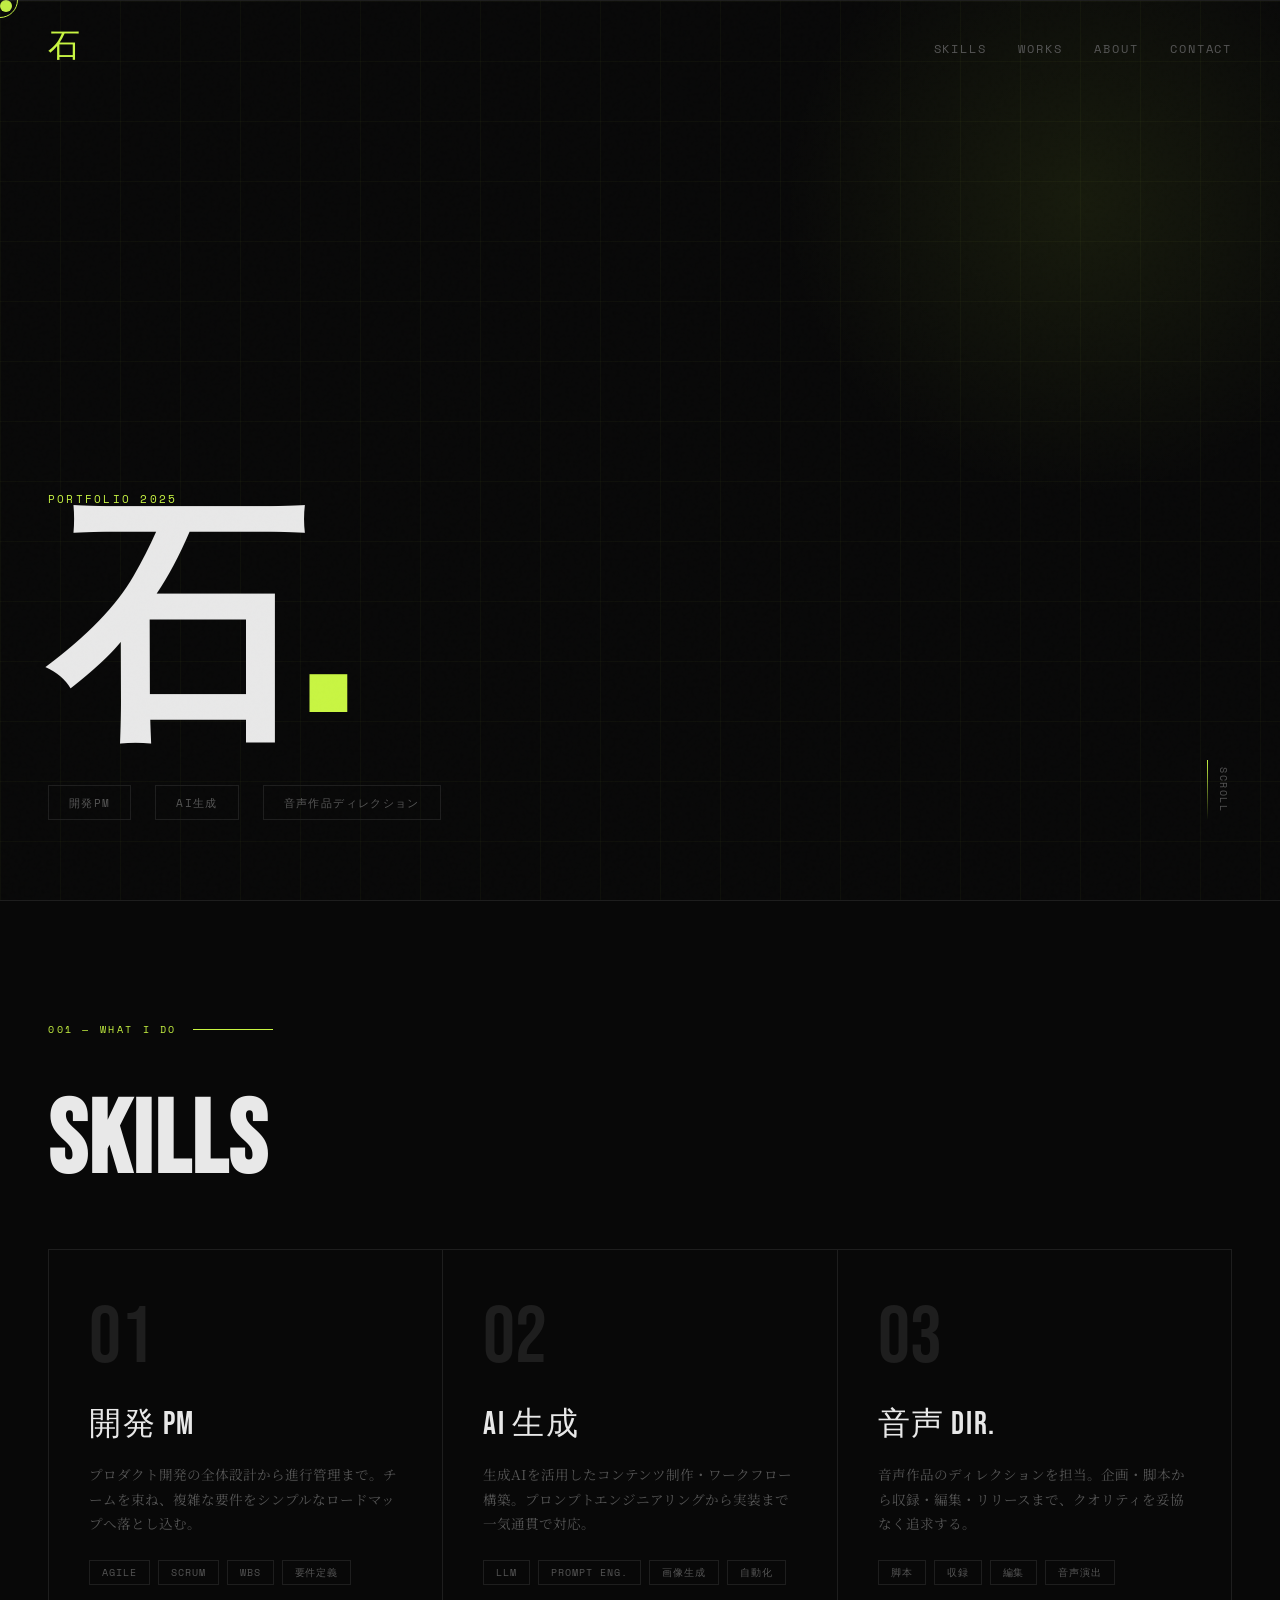
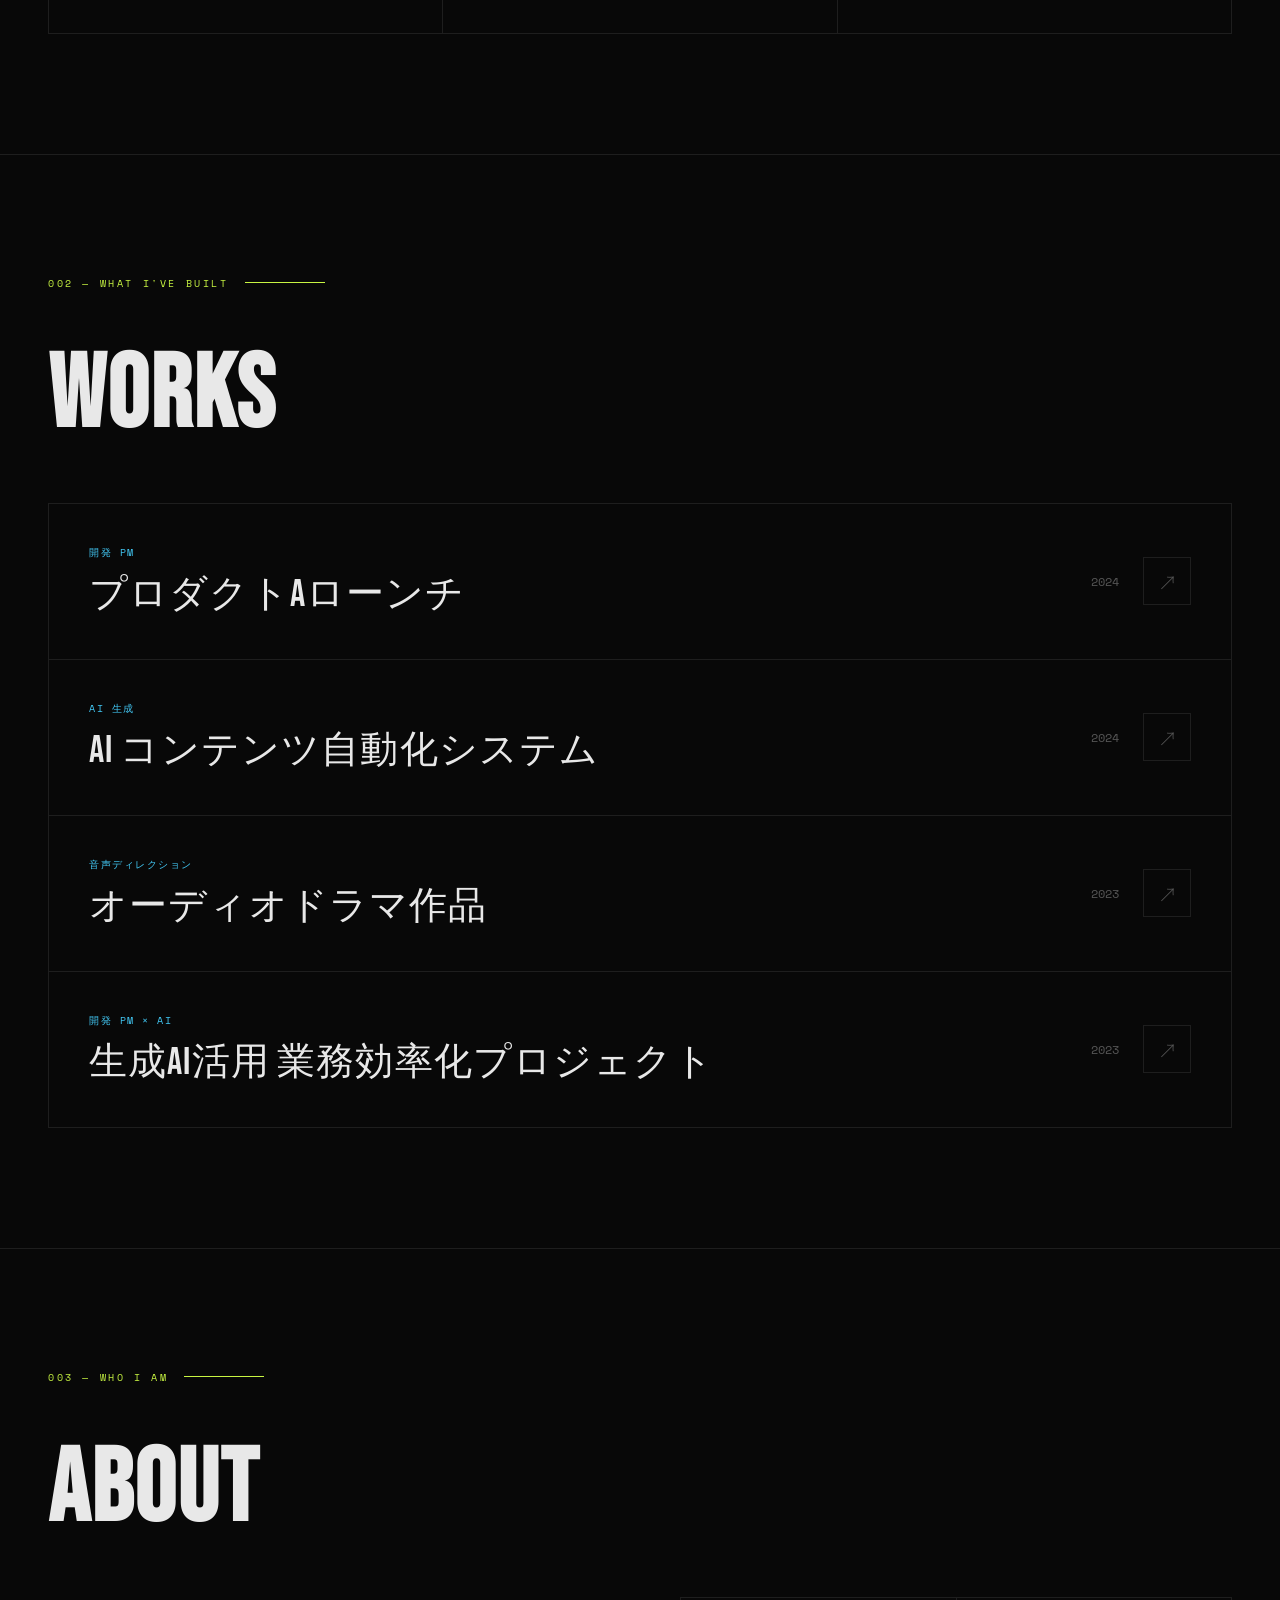
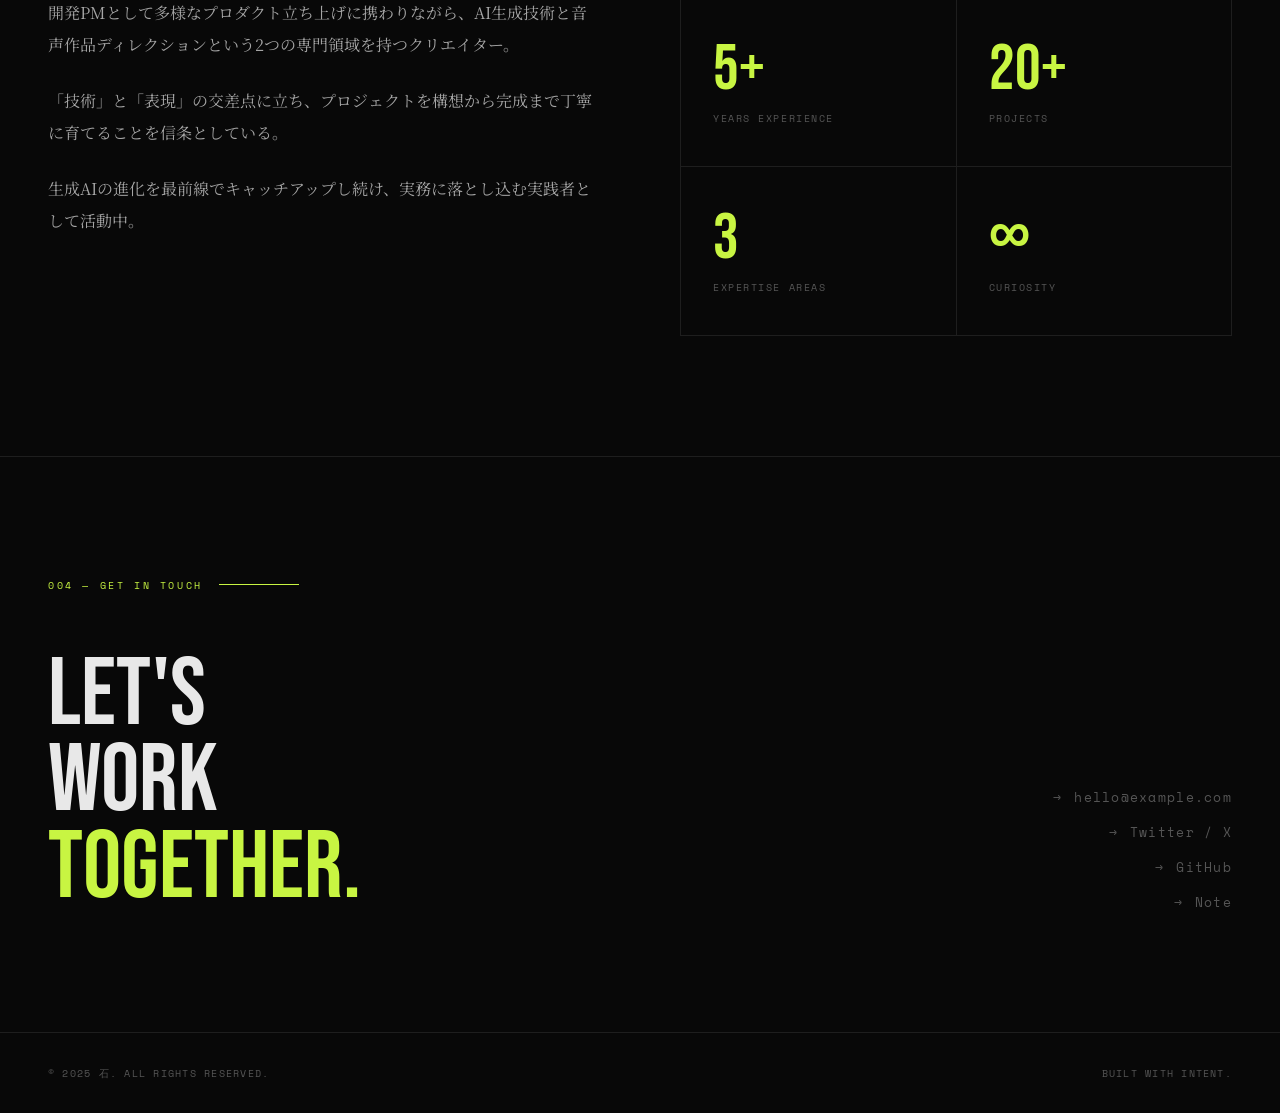
==== commit 17df0ed0: "Add corporate site in /corporate directory Keep existing portfolio at root, add NEXUS corporate site" ====
--- a/index.html
+++ b/index.html
@@ -1,178 +1,657 @@
 <!DOCTYPE html>
 <html lang="ja">
 <head>
-  <meta charset="UTF-8" />
-  <meta name="viewport" content="width=device-width, initial-scale=1.0" />
-  <title>NEXUS Inc. | 未来をデザインする</title>
-  <link rel="stylesheet" href="style.css" />
-  <link href="https://fonts.googleapis.com/css2?family=Noto+Sans+JP:wght@300;400;700&family=Inter:wght@300;400;600;800&display=swap" rel="stylesheet" />
+<meta charset="UTF-8">
+<meta name="viewport" content="width=device-width, initial-scale=1.0">
+<title>石 — Portfolio</title>
+<link href="https://fonts.googleapis.com/css2?family=Noto+Serif+JP:wght@300;400;700&family=Bebas+Neue&family=Space+Mono:wght@400;700&display=swap" rel="stylesheet">
+<style>
+  :root {
+    --bg: #080808;
+    --surface: #111111;
+    --border: #1e1e1e;
+    --accent: #c8f542;
+    --accent2: #42c8f5;
+    --text: #e8e8e8;
+    --muted: #555;
+    --font-display: 'Bebas Neue', sans-serif;
+    --font-mono: 'Space Mono', monospace;
+    --font-body: 'Noto Serif JP', serif;
+  }
+
+  *, *::before, *::after { box-sizing: border-box; margin: 0; padding: 0; }
+
+  html { scroll-behavior: smooth; }
+
+  body {
+    background: var(--bg);
+    color: var(--text);
+    font-family: var(--font-body);
+    overflow-x: hidden;
+    cursor: none;
+  }
+
+  /* Custom cursor */
+  .cursor {
+    position: fixed;
+    width: 12px; height: 12px;
+    background: var(--accent);
+    border-radius: 50%;
+    pointer-events: none;
+    z-index: 9999;
+    transition: transform 0.15s ease;
+    mix-blend-mode: exclusion;
+  }
+  .cursor-ring {
+    position: fixed;
+    width: 36px; height: 36px;
+    border: 1px solid var(--accent);
+    border-radius: 50%;
+    pointer-events: none;
+    z-index: 9998;
+    transition: all 0.3s ease;
+    mix-blend-mode: exclusion;
+  }
+
+  /* Noise overlay */
+  body::before {
+    content: '';
+    position: fixed;
+    inset: 0;
+    background-image: url("data:image/svg+xml,%3Csvg viewBox='0 0 256 256' xmlns='http://www.w3.org/2000/svg'%3E%3Cfilter id='noise'%3E%3CfeTurbulence type='fractalNoise' baseFrequency='0.9' numOctaves='4' stitchTiles='stitch'/%3E%3C/filter%3E%3Crect width='100%25' height='100%25' filter='url(%23noise)' opacity='0.04'/%3E%3C/svg%3E");
+    pointer-events: none;
+    z-index: 9000;
+    opacity: 0.4;
+  }
+
+  /* NAV */
+  nav {
+    position: fixed;
+    top: 0; left: 0; right: 0;
+    z-index: 100;
+    display: flex;
+    justify-content: space-between;
+    align-items: center;
+    padding: 24px 48px;
+    border-bottom: 1px solid transparent;
+    transition: border-color 0.3s, background 0.3s;
+  }
+  nav.scrolled {
+    background: rgba(8,8,8,0.9);
+    border-bottom-color: var(--border);
+    backdrop-filter: blur(12px);
+  }
+  .nav-logo {
+    font-family: var(--font-display);
+    font-size: 2rem;
+    letter-spacing: 0.05em;
+    color: var(--accent);
+  }
+  .nav-links {
+    display: flex;
+    gap: 32px;
+    list-style: none;
+  }
+  .nav-links a {
+    font-family: var(--font-mono);
+    font-size: 0.75rem;
+    letter-spacing: 0.15em;
+    text-transform: uppercase;
+    color: var(--muted);
+    text-decoration: none;
+    transition: color 0.2s;
+  }
+  .nav-links a:hover { color: var(--accent); }
+
+  /* HERO */
+  .hero {
+    min-height: 100vh;
+    display: flex;
+    align-items: flex-end;
+    padding: 0 48px 80px;
+    position: relative;
+    overflow: hidden;
+  }
+  .hero-grid {
+    position: absolute;
+    inset: 0;
+    background-image:
+      linear-gradient(rgba(200,245,66,0.03) 1px, transparent 1px),
+      linear-gradient(90deg, rgba(200,245,66,0.03) 1px, transparent 1px);
+    background-size: 60px 60px;
+  }
+  .hero-glow {
+    position: absolute;
+    width: 600px; height: 600px;
+    background: radial-gradient(circle, rgba(200,245,66,0.08) 0%, transparent 70%);
+    top: -100px; right: -100px;
+    animation: pulse 6s ease-in-out infinite;
+  }
+  @keyframes pulse {
+    0%, 100% { transform: scale(1); opacity: 1; }
+    50% { transform: scale(1.1); opacity: 0.7; }
+  }
+  .hero-tag {
+    font-family: var(--font-mono);
+    font-size: 0.7rem;
+    letter-spacing: 0.2em;
+    color: var(--accent);
+    text-transform: uppercase;
+    margin-bottom: 20px;
+    opacity: 0;
+    animation: fadeUp 0.8s 0.3s forwards;
+  }
+  .hero-name {
+    font-family: var(--font-display);
+    font-size: clamp(7rem, 20vw, 18rem);
+    line-height: 0.85;
+    letter-spacing: -0.02em;
+    color: var(--text);
+    opacity: 0;
+    animation: fadeUp 0.8s 0.5s forwards;
+  }
+  .hero-name span { color: var(--accent); }
+  .hero-sub {
+    margin-top: 40px;
+    display: flex;
+    gap: 24px;
+    flex-wrap: wrap;
+    opacity: 0;
+    animation: fadeUp 0.8s 0.8s forwards;
+  }
+  .hero-pill {
+    border: 1px solid var(--border);
+    padding: 8px 20px;
+    font-family: var(--font-mono);
+    font-size: 0.7rem;
+    letter-spacing: 0.12em;
+    text-transform: uppercase;
+    color: var(--muted);
+    transition: all 0.3s;
+  }
+  .hero-pill:hover {
+    border-color: var(--accent);
+    color: var(--accent);
+  }
+  .hero-scroll {
+    position: absolute;
+    right: 48px;
+    bottom: 80px;
+    display: flex;
+    flex-direction: column;
+    align-items: center;
+    gap: 8px;
+    font-family: var(--font-mono);
+    font-size: 0.65rem;
+    letter-spacing: 0.15em;
+    color: var(--muted);
+    text-transform: uppercase;
+    writing-mode: vertical-rl;
+    opacity: 0;
+    animation: fadeUp 1s 1.2s forwards;
+  }
+  .hero-scroll::after {
+    content: '';
+    width: 1px;
+    height: 60px;
+    background: linear-gradient(var(--accent), transparent);
+    animation: lineGrow 2s 1.5s ease-out infinite;
+  }
+  @keyframes lineGrow {
+    0% { transform: scaleY(0); transform-origin: top; }
+    50% { transform: scaleY(1); transform-origin: top; }
+    51% { transform: scaleY(1); transform-origin: bottom; }
+    100% { transform: scaleY(0); transform-origin: bottom; }
+  }
+  @keyframes fadeUp {
+    from { opacity: 0; transform: translateY(30px); }
+    to { opacity: 1; transform: translateY(0); }
+  }
+
+  /* SECTIONS */
+  section {
+    padding: 120px 48px;
+    border-top: 1px solid var(--border);
+  }
+  .section-label {
+    font-family: var(--font-mono);
+    font-size: 0.65rem;
+    letter-spacing: 0.25em;
+    color: var(--accent);
+    text-transform: uppercase;
+    margin-bottom: 60px;
+    display: flex;
+    align-items: center;
+    gap: 16px;
+  }
+  .section-label::after {
+    content: '';
+    flex: 1;
+    max-width: 80px;
+    height: 1px;
+    background: var(--accent);
+  }
+  .section-title {
+    font-family: var(--font-display);
+    font-size: clamp(3rem, 8vw, 7rem);
+    line-height: 0.9;
+    letter-spacing: 0.02em;
+    margin-bottom: 60px;
+  }
+
+  /* SKILLS */
+  .skills-grid {
+    display: grid;
+    grid-template-columns: repeat(auto-fit, minmax(280px, 1fr));
+    gap: 1px;
+    background: var(--border);
+    border: 1px solid var(--border);
+  }
+  .skill-card {
+    background: var(--bg);
+    padding: 48px 40px;
+    position: relative;
+    overflow: hidden;
+    transition: background 0.3s;
+  }
+  .skill-card::before {
+    content: '';
+    position: absolute;
+    inset: 0;
+    background: linear-gradient(135deg, rgba(200,245,66,0.04) 0%, transparent 60%);
+    opacity: 0;
+    transition: opacity 0.3s;
+  }
+  .skill-card:hover { background: var(--surface); }
+  .skill-card:hover::before { opacity: 1; }
+  .skill-num {
+    font-family: var(--font-display);
+    font-size: 5rem;
+    color: var(--border);
+    line-height: 1;
+    margin-bottom: 24px;
+    transition: color 0.3s;
+  }
+  .skill-card:hover .skill-num { color: rgba(200,245,66,0.15); }
+  .skill-name {
+    font-family: var(--font-display);
+    font-size: 2rem;
+    letter-spacing: 0.05em;
+    margin-bottom: 16px;
+    color: var(--text);
+  }
+  .skill-desc {
+    font-size: 0.85rem;
+    line-height: 1.8;
+    color: var(--muted);
+  }
+  .skill-tags {
+    display: flex;
+    flex-wrap: wrap;
+    gap: 8px;
+    margin-top: 24px;
+  }
+  .skill-tag {
+    font-family: var(--font-mono);
+    font-size: 0.6rem;
+    letter-spacing: 0.1em;
+    padding: 4px 12px;
+    border: 1px solid var(--border);
+    color: var(--muted);
+    text-transform: uppercase;
+  }
+
+  /* WORKS */
+  .works-list { display: flex; flex-direction: column; gap: 1px; background: var(--border); border: 1px solid var(--border); }
+  .work-item {
+    background: var(--bg);
+    padding: 40px;
+    display: flex;
+    justify-content: space-between;
+    align-items: center;
+    gap: 24px;
+    transition: background 0.3s;
+    cursor: pointer;
+  }
+  .work-item:hover { background: var(--surface); }
+  .work-left { flex: 1; }
+  .work-category {
+    font-family: var(--font-mono);
+    font-size: 0.65rem;
+    letter-spacing: 0.15em;
+    color: var(--accent2);
+    text-transform: uppercase;
+    margin-bottom: 8px;
+  }
+  .work-title {
+    font-family: var(--font-display);
+    font-size: clamp(1.5rem, 3vw, 2.5rem);
+    letter-spacing: 0.03em;
+    color: var(--text);
+  }
+  .work-year {
+    font-family: var(--font-mono);
+    font-size: 0.75rem;
+    color: var(--muted);
+  }
+  .work-arrow {
+    width: 48px; height: 48px;
+    border: 1px solid var(--border);
+    display: flex; align-items: center; justify-content: center;
+    color: var(--muted);
+    font-size: 1.2rem;
+    transition: all 0.3s;
+  }
+  .work-item:hover .work-arrow {
+    border-color: var(--accent);
+    color: var(--accent);
+    transform: rotate(45deg);
+  }
+
+  /* ABOUT */
+  .about-layout {
+    display: grid;
+    grid-template-columns: 1fr 1fr;
+    gap: 80px;
+    align-items: start;
+  }
+  .about-text {
+    font-size: 1rem;
+    line-height: 2;
+    color: rgba(232,232,232,0.7);
+  }
+  .about-text p + p { margin-top: 24px; }
+  .about-stats {
+    display: grid;
+    grid-template-columns: 1fr 1fr;
+    gap: 1px;
+    background: var(--border);
+    border: 1px solid var(--border);
+    align-self: start;
+  }
+  .stat-block {
+    background: var(--bg);
+    padding: 40px 32px;
+  }
+  .stat-num {
+    font-family: var(--font-display);
+    font-size: 4rem;
+    color: var(--accent);
+    line-height: 1;
+    margin-bottom: 8px;
+  }
+  .stat-label {
+    font-family: var(--font-mono);
+    font-size: 0.65rem;
+    letter-spacing: 0.15em;
+    color: var(--muted);
+    text-transform: uppercase;
+  }
+
+  /* CONTACT */
+  .contact-inner {
+    display: flex;
+    justify-content: space-between;
+    align-items: flex-end;
+    gap: 40px;
+    flex-wrap: wrap;
+  }
+  .contact-cta {
+    font-family: var(--font-display);
+    font-size: clamp(3rem, 8vw, 6rem);
+    line-height: 0.9;
+    color: var(--text);
+  }
+  .contact-cta span { color: var(--accent); }
+  .contact-links { display: flex; flex-direction: column; gap: 16px; align-items: flex-end; }
+  .contact-link {
+    font-family: var(--font-mono);
+    font-size: 0.8rem;
+    letter-spacing: 0.1em;
+    color: var(--muted);
+    text-decoration: none;
+    display: flex;
+    align-items: center;
+    gap: 12px;
+    transition: color 0.2s;
+  }
+  .contact-link:hover { color: var(--accent); }
+  .contact-link::before { content: '→'; }
+
+  /* FOOTER */
+  footer {
+    border-top: 1px solid var(--border);
+    padding: 32px 48px;
+    display: flex;
+    justify-content: space-between;
+    align-items: center;
+  }
+  footer span {
+    font-family: var(--font-mono);
+    font-size: 0.65rem;
+    letter-spacing: 0.12em;
+    color: var(--muted);
+    text-transform: uppercase;
+  }
+
+  /* Reveal animation */
+  .reveal {
+    opacity: 0;
+    transform: translateY(40px);
+    transition: opacity 0.8s ease, transform 0.8s ease;
+  }
+  .reveal.visible {
+    opacity: 1;
+    transform: none;
+  }
+
+  @media (max-width: 768px) {
+    nav { padding: 20px 24px; }
+    .nav-links { display: none; }
+    .hero { padding: 0 24px 60px; }
+    section { padding: 80px 24px; }
+    .about-layout { grid-template-columns: 1fr; gap: 48px; }
+    footer { padding: 24px; flex-direction: column; gap: 12px; text-align: center; }
+  }
+</style>
 </head>
 <body>
 
-  <!-- NAV -->
-  <nav id="navbar">
-    <div class="nav-inner">
-      <a href="#" class="logo">NEXUS</a>
-      <ul class="nav-links">
-        <li><a href="#about">About</a></li>
-        <li><a href="#services">Services</a></li>
-        <li><a href="#team">Team</a></li>
-        <li><a href="#contact" class="btn-nav">Contact</a></li>
-      </ul>
-      <button class="hamburger" id="hamburger">&#9776;</button>
-    </div>
-  </nav>
-
-  <!-- HERO -->
-  <section id="hero">
-    <div class="hero-bg"></div>
-    <div class="hero-content">
-      <p class="hero-sub">Innovation Beyond Boundaries</p>
-      <h1>未来を、<br>ともにデザインする。</h1>
-      <p class="hero-desc">テクノロジーとクリエイティビティで、あなたのビジネスを次のステージへ。</p>
-      <div class="hero-btns">
-        <a href="#services" class="btn-primary">サービスを見る</a>
-        <a href="#contact" class="btn-outline">お問い合わせ</a>
-      </div>
-    </div>
-    <div class="scroll-indicator"><span></span></div>
-  </section>
-
-  <!-- STATS -->
-  <section id="stats">
-    <div class="stats-grid">
-      <div class="stat-item"><span class="stat-num">200+</span><span class="stat-label">プロジェクト実績</span></div>
-      <div class="stat-item"><span class="stat-num">98%</span><span class="stat-label">顧客満足度</span></div>
-      <div class="stat-item"><span class="stat-num">50+</span><span class="stat-label">チームメンバー</span></div>
-      <div class="stat-item"><span class="stat-num">10年</span><span class="stat-label">業界実績</span></div>
-    </div>
-  </section>
-
-  <!-- ABOUT -->
-  <section id="about">
-    <div class="container">
-      <div class="about-grid">
-        <div class="about-visual">
-          <div class="about-card">
-            <div class="card-glow"></div>
-            <p class="card-year">Est. 2014</p>
-            <p class="card-tagline">"Design the future,<br>today."</p>
-          </div>
-        </div>
-        <div class="about-text">
-          <p class="section-label">About Us</p>
-          <h2>テクノロジーで<br>世界を変える。</h2>
-          <p>NEXUSは、デジタルトランスフォーメーションを軸に、企業の課題を革新的なソリューションで解決してきました。2014年の創業以来、200社以上のパートナーとともに成長し続けています。</p>
-          <p>私たちは「人・技術・創造性」を融合させ、持続可能な価値を生み出すことをミッションとしています。</p>
-          <a href="#services" class="btn-primary">私たちのサービス</a>
-        </div>
-      </div>
-    </div>
-  </section>
-
-  <!-- SERVICES -->
-  <section id="services">
-    <div class="container">
-      <p class="section-label center">Services</p>
-      <h2 class="center">私たちができること</h2>
-      <div class="services-grid">
-        <div class="service-card">
-          <div class="service-icon">&#9881;</div>
-          <h3>DX コンサルティング</h3>
-          <p>ビジネス課題を深く理解し、デジタル変革戦略を設計。現場に寄り添った実践的な支援を行います。</p>
-        </div>
-        <div class="service-card">
-          <div class="service-icon">&#128187;</div>
-          <h3>プロダクト開発</h3>
-          <p>アイデアをプロダクトへ。UXリサーチから設計・開発・リリースまでワンストップで対応します。</p>
-        </div>
-        <div class="service-card">
-          <div class="service-icon">&#127760;</div>
-          <h3>グローバル展開支援</h3>
-          <p>海外市場への進出をトータルサポート。現地パートナーネットワークと連携し、スムーズな展開を実現します。</p>
-        </div>
-        <div class="service-card">
-          <div class="service-icon">&#128200;</div>
-          <h3>データ分析 &amp; AI</h3>
-          <p>膨大なデータを価値ある洞察へ変換。AIを活用した意思決定の高度化を支援します。</p>
-        </div>
-        <div class="service-card">
-          <div class="service-icon">&#128274;</div>
-          <h3>セキュリティ対策</h3>
-          <p>最新の脅威に対応したセキュリティ体制を構築。企業の大切な資産を守ります。</p>
-        </div>
-        <div class="service-card">
-          <div class="service-icon">&#9729;</div>
-          <h3>クラウドインフラ</h3>
-          <p>スケーラブルで安定したクラウド環境を設計・運用。コスト最適化も同時に実現します。</p>
-        </div>
-      </div>
-    </div>
-  </section>
-
-  <!-- TEAM -->
-  <section id="team">
-    <div class="container">
-      <p class="section-label center">Our Team</p>
-      <h2 class="center">チームメンバー</h2>
-      <div class="team-grid">
-        <div class="team-card">
-          <div class="team-avatar" style="background: linear-gradient(135deg,#667eea,#764ba2);">TK</div>
-          <h3>田中 健一</h3>
-          <p class="team-role">CEO &amp; Co-Founder</p>
-          <p class="team-bio">元Google エンジニア。10年以上の技術・経営経験を持つ。</p>
-        </div>
-        <div class="team-card">
-          <div class="team-avatar" style="background: linear-gradient(135deg,#f093fb,#f5576c);">SM</div>
-          <h3>佐藤 美咲</h3>
-          <p class="team-role">CTO &amp; Co-Founder</p>
-          <p class="team-bio">MIT Computer Science卒。AI・クラウド領域のスペシャリスト。</p>
-        </div>
-        <div class="team-card">
-          <div class="team-avatar" style="background: linear-gradient(135deg,#4facfe,#00f2fe);">YW</div>
-          <h3>渡辺 勇太</h3>
-          <p class="team-role">Head of Design</p>
-          <p class="team-bio">国内外受賞歴多数。ユーザー中心設計の第一人者。</p>
-        </div>
-        <div class="team-card">
-          <div class="team-avatar" style="background: linear-gradient(135deg,#43e97b,#38f9d7);">NK</div>
-          <h3>中村 希</h3>
-          <p class="team-role">Head of Business</p>
-          <p class="team-bio">大手コンサル出身。国内外100社以上の事業支援実績。</p>
-        </div>
-      </div>
-    </div>
-  </section>
-
-  <!-- CONTACT -->
-  <section id="contact">
-    <div class="container">
-      <p class="section-label center">Contact</p>
-      <h2 class="center">お問い合わせ</h2>
-      <p class="contact-sub center">プロジェクトのご相談・採用・パートナーシップなど、お気軽にご連絡ください。</p>
-      <form class="contact-form" onsubmit="handleSubmit(event)">
-        <div class="form-row">
-          <input type="text" placeholder="お名前" required />
-          <input type="email" placeholder="メールアドレス" required />
-        </div>
-        <input type="text" placeholder="件名" required />
-        <textarea rows="5" placeholder="メッセージ" required></textarea>
-        <button type="submit" class="btn-primary">送信する</button>
-      </form>
-      <div id="form-success" class="form-success" style="display:none;">
-        &#10003; メッセージを受け付けました。3営業日以内にご返信いたします。
-      </div>
-    </div>
-  </section>
-
-  <!-- FOOTER -->
-  <footer>
-    <div class="footer-inner">
-      <p class="footer-logo">NEXUS</p>
-      <p class="footer-copy">&copy; 2026 NEXUS Inc. All rights reserved.</p>
-    </div>
-  </footer>
-
-  <script src="main.js"></script>
+<div class="cursor" id="cursor"></div>
+<div class="cursor-ring" id="cursorRing"></div>
+
+<nav id="nav">
+  <div class="nav-logo">石</div>
+  <ul class="nav-links">
+    <li><a href="#skills">Skills</a></li>
+    <li><a href="#works">Works</a></li>
+    <li><a href="#about">About</a></li>
+    <li><a href="#contact">Contact</a></li>
+  </ul>
+</nav>
+
+<!-- HERO -->
+<section class="hero" id="top">
+  <div class="hero-grid"></div>
+  <div class="hero-glow"></div>
+  <div>
+    <div class="hero-tag">Portfolio 2025</div>
+    <h1 class="hero-name">石<span>.</span></h1>
+    <div class="hero-sub">
+      <div class="hero-pill">開発PM</div>
+      <div class="hero-pill">AI生成</div>
+      <div class="hero-pill">音声作品ディレクション</div>
+    </div>
+  </div>
+  <div class="hero-scroll">Scroll</div>
+</section>
+
+<!-- SKILLS -->
+<section id="skills">
+  <div class="section-label">001 — What I Do</div>
+  <h2 class="section-title reveal">SKILLS</h2>
+  <div class="skills-grid reveal">
+    <div class="skill-card">
+      <div class="skill-num">01</div>
+      <div class="skill-name">開発 PM</div>
+      <div class="skill-desc">プロダクト開発の全体設計から進行管理まで。チームを束ね、複雑な要件をシンプルなロードマップへ落とし込む。</div>
+      <div class="skill-tags">
+        <span class="skill-tag">Agile</span>
+        <span class="skill-tag">Scrum</span>
+        <span class="skill-tag">WBS</span>
+        <span class="skill-tag">要件定義</span>
+      </div>
+    </div>
+    <div class="skill-card">
+      <div class="skill-num">02</div>
+      <div class="skill-name">AI 生成</div>
+      <div class="skill-desc">生成AIを活用したコンテンツ制作・ワークフロー構築。プロンプトエンジニアリングから実装まで一気通貫で対応。</div>
+      <div class="skill-tags">
+        <span class="skill-tag">LLM</span>
+        <span class="skill-tag">Prompt Eng.</span>
+        <span class="skill-tag">画像生成</span>
+        <span class="skill-tag">自動化</span>
+      </div>
+    </div>
+    <div class="skill-card">
+      <div class="skill-num">03</div>
+      <div class="skill-name">音声 Dir.</div>
+      <div class="skill-desc">音声作品のディレクションを担当。企画・脚本から収録・編集・リリースまで、クオリティを妥協なく追求する。</div>
+      <div class="skill-tags">
+        <span class="skill-tag">脚本</span>
+        <span class="skill-tag">収録</span>
+        <span class="skill-tag">編集</span>
+        <span class="skill-tag">音声演出</span>
+      </div>
+    </div>
+  </div>
+</section>
+
+<!-- WORKS -->
+<section id="works">
+  <div class="section-label">002 — What I've Built</div>
+  <h2 class="section-title reveal">WORKS</h2>
+  <div class="works-list reveal">
+    <div class="work-item">
+      <div class="work-left">
+        <div class="work-category">開発 PM</div>
+        <div class="work-title">プロダクトAローンチ</div>
+      </div>
+      <div class="work-year">2024</div>
+      <div class="work-arrow">↗</div>
+    </div>
+    <div class="work-item">
+      <div class="work-left">
+        <div class="work-category">AI 生成</div>
+        <div class="work-title">AI コンテンツ自動化システム</div>
+      </div>
+      <div class="work-year">2024</div>
+      <div class="work-arrow">↗</div>
+    </div>
+    <div class="work-item">
+      <div class="work-left">
+        <div class="work-category">音声ディレクション</div>
+        <div class="work-title">オーディオドラマ作品</div>
+      </div>
+      <div class="work-year">2023</div>
+      <div class="work-arrow">↗</div>
+    </div>
+    <div class="work-item">
+      <div class="work-left">
+        <div class="work-category">開発 PM × AI</div>
+        <div class="work-title">生成AI活用 業務効率化プロジェクト</div>
+      </div>
+      <div class="work-year">2023</div>
+      <div class="work-arrow">↗</div>
+    </div>
+  </div>
+</section>
+
+<!-- ABOUT -->
+<section id="about">
+  <div class="section-label">003 — Who I Am</div>
+  <h2 class="section-title reveal">ABOUT</h2>
+  <div class="about-layout reveal">
+    <div class="about-text">
+      <p>開発PMとして多様なプロダクト立ち上げに携わりながら、AI生成技術と音声作品ディレクションという2つの専門領域を持つクリエイター。</p>
+      <p>「技術」と「表現」の交差点に立ち、プロジェクトを構想から完成まで丁寧に育てることを信条としている。</p>
+      <p>生成AIの進化を最前線でキャッチアップし続け、実務に落とし込む実践者として活動中。</p>
+    </div>
+    <div class="about-stats">
+      <div class="stat-block">
+        <div class="stat-num">5+</div>
+        <div class="stat-label">Years Experience</div>
+      </div>
+      <div class="stat-block">
+        <div class="stat-num">20+</div>
+        <div class="stat-label">Projects</div>
+      </div>
+      <div class="stat-block">
+        <div class="stat-num">3</div>
+        <div class="stat-label">Expertise Areas</div>
+      </div>
+      <div class="stat-block">
+        <div class="stat-num">∞</div>
+        <div class="stat-label">Curiosity</div>
+      </div>
+    </div>
+  </div>
+</section>
+
+<!-- CONTACT -->
+<section id="contact">
+  <div class="section-label">004 — Get In Touch</div>
+  <div class="contact-inner reveal">
+    <div class="contact-cta">LET'S<br>WORK<br><span>TOGETHER.</span></div>
+    <div class="contact-links">
+      <a href="mailto:hello@example.com" class="contact-link">hello@example.com</a>
+      <a href="#" class="contact-link">Twitter / X</a>
+      <a href="#" class="contact-link">GitHub</a>
+      <a href="#" class="contact-link">Note</a>
+    </div>
+  </div>
+</section>
+
+<footer>
+  <span>© 2025 石. All rights reserved.</span>
+  <span>Built with intent.</span>
+</footer>
+
+<script>
+  // Custom cursor
+  const cursor = document.getElementById('cursor');
+  const ring = document.getElementById('cursorRing');
+  let mx = 0, my = 0, rx = 0, ry = 0;
+  document.addEventListener('mousemove', e => {
+    mx = e.clientX; my = e.clientY;
+    cursor.style.left = mx - 6 + 'px';
+    cursor.style.top = my - 6 + 'px';
+  });
+  (function animRing() {
+    rx += (mx - rx) * 0.12;
+    ry += (my - ry) * 0.12;
+    ring.style.left = rx - 18 + 'px';
+    ring.style.top = ry - 18 + 'px';
+    requestAnimationFrame(animRing);
+  })();
+
+  // Nav scroll
+  const nav = document.getElementById('nav');
+  window.addEventListener('scroll', () => {
+    nav.classList.toggle('scrolled', window.scrollY > 50);
+  });
+
+  // Reveal on scroll
+  const reveals = document.querySelectorAll('.reveal');
+  const observer = new IntersectionObserver(entries => {
+    entries.forEach((e, i) => {
+      if (e.isIntersecting) {
+        setTimeout(() => e.target.classList.add('visible'), i * 100);
+        observer.unobserve(e.target);
+      }
+    });
+  }, { threshold: 0.1 });
+  reveals.forEach(el => observer.observe(el));
+</script>
 </body>
 </html>
